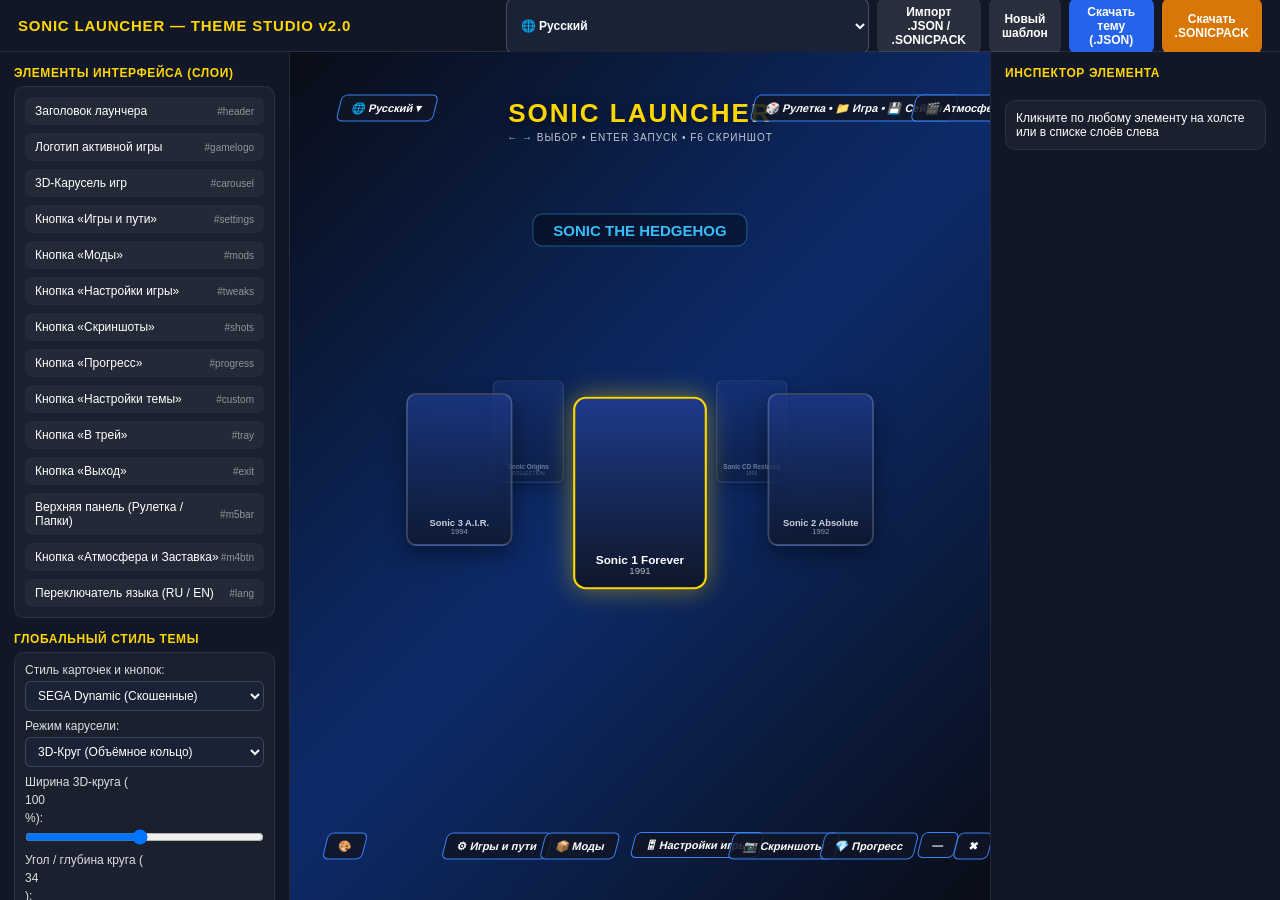
==== ThemeStudio.html @ 6a01ea65 "Initial release (100% Vibecoded Sonic Games Launcher)" ====
<!DOCTYPE html>
<html lang="ru">
<head>
<meta charset="UTF-8">
<title>Sonic Launcher — Theme Studio v2.0</title>
<style>
    * { box-sizing: border-box; margin: 0; padding: 0; user-select: none; }
    body {
        font-family: 'Segoe UI', Roboto, Arial, sans-serif;
        background: #0b0f19; color: #fff; height: 100vh; overflow: hidden;
        display: grid; grid-template-columns: 290px 1fr 290px; grid-template-rows: 52px 1fr;
    }
    header {
        grid-column: 1 / -1; background: #111726; border-bottom: 1px solid rgba(255,255,255,0.1);
        display: flex; align-items: center; justify-content: space-between; padding: 0 18px;
    }
    .brand { font-weight: 900; font-size: 15px; color: #FFD700; letter-spacing: 0.8px; }
    .top-actions { display: flex; gap: 8px; }
    .btn {
        background: #2563eb; color: #fff; border: none; padding: 7px 13px; border-radius: 8px;
        font-size: 12px; font-weight: 700; cursor: pointer; transition: 0.15s;
    }
    .btn:hover { opacity: 0.9; transform: translateY(-1px); }
    .btn.sec { background: rgba(255,255,255,0.1); }
    .btn.gold { background: #d97706; }

    aside {
        background: #111726; border-right: 1px solid rgba(255,255,255,0.08);
        padding: 14px; overflow-y: auto; display: flex; flex-direction: column; gap: 14px;
    }
    aside.right { border-right: none; border-left: 1px solid rgba(255,255,255,0.08); }
    .panel-title { font-size: 12px; font-weight: 800; color: #FFD700; text-transform: uppercase; letter-spacing: 0.6px; margin-bottom: 6px; }
    .card-box { background: rgba(255,255,255,0.04); border: 1px solid rgba(255,255,255,0.08); border-radius: 10px; padding: 10px; display: flex; flex-direction: column; gap: 8px; font-size: 12px; }
    label { display: flex; flex-direction: column; gap: 4px; color: rgba(255,255,255,0.85); }
    select, input[type="text"], input[type="number"] {
        background: #1a2236; color: #fff; border: 1px solid rgba(255,255,255,0.16);
        border-radius: 6px; padding: 6px 8px; font-size: 12px; outline: none; width: 100%;
    }
    input[type="range"] { width: 100%; cursor: pointer; }
    input[type="color"] { width: 100%; height: 30px; border: none; background: none; cursor: pointer; }

    .layer-item {
        padding: 7px 10px; border-radius: 7px; background: rgba(255,255,255,0.04);
        cursor: pointer; display: flex; justify-content: space-between; align-items: center; font-size: 12px;
    }
    .layer-item:hover { background: rgba(255,255,255,0.09); }
    .layer-item.active { background: rgba(37, 99, 235, 0.35); border: 1px solid #3b82f6; font-weight: 700; }

    main {
        position: relative; overflow: hidden;
        background: linear-gradient(-45deg, #090d16, #0d2b6b, #090d16);
    }
    #stage { position: relative; width: 100%; height: 100%; overflow: hidden; }
    .hud-el { position: absolute; cursor: grab; outline: 1px dashed transparent; transition: outline-color 0.15s; }
    .hud-el:hover { outline-color: rgba(255, 215, 0, 0.55); }
    .hud-el.selected-hud { outline: 2px solid #FFD700 !important; z-index: 500 !important; }
    .hud-el:active { cursor: grabbing; }

    #hud-header { top: 8%; left: 50%; transform: translate(-50%, -50%); text-align: center; white-space: nowrap; }
    #hud-header h1 { font-size: 26px; font-weight: 900; color: #FFD700; letter-spacing: 2px; text-shadow: 0 3px 12px rgba(0,0,0,0.6); }
    #hud-header p { font-size: 10px; opacity: 0.75; letter-spacing: 1px; margin-top: 3px; }
    #hud-gamelogo { top: 21%; left: 50%; transform: translate(-50%, -50%); padding: 7px 20px; background: rgba(0,0,0,0.35); border-radius: 10px; font-weight: 900; font-size: 15px; color: #38bdf8; border: 1px solid rgba(56,189,248,0.4); white-space: nowrap; }

    #hud-carousel { top: 52%; left: 50%; width: 640px; height: 240px; transform: translate(-50%, -50%); }
    .demo-card {
        position: absolute; top: 50%; left: 50%; width: 125px; height: 180px;
        background: linear-gradient(180deg, #1e3a8a, #0f172a); border: 2px solid rgba(255,255,255,0.25);
        border-radius: 12px; display: flex; flex-direction: column; align-items: center; justify-content: flex-end;
        padding: 10px; text-align: center; box-shadow: 0 10px 25px rgba(0,0,0,0.5); transition: all 0.25s ease;
    }
    .demo-card.center { border-color: #FFD700; box-shadow: 0 0 24px rgba(255,215,0,0.45); }
    .demo-card span { font-size: 11px; font-weight: 800; }
    .demo-card small { font-size: 9px; opacity: 0.7; }

    .pill-hud {
        background: rgba(16,22,38,0.85); border: 1px solid rgba(255,255,255,0.25);
        color: #fff; padding: 6px 12px; border-radius: 18px; font-size: 11px; font-weight: 700;
        display: flex; align-items: center; gap: 5px; white-space: nowrap;
    }
    body.st-sega .pill-hud { border-radius: 6px; border-color: #3b82f6; }
    body.st-retro .pill-hud { border-radius: 2px; border: 2px solid #FFD700; background: #000; }
    body.st-neon .pill-hud { border-color: #ec4899; box-shadow: 0 0 12px rgba(236,72,153,0.5); }

    .align-grid { display: grid; grid-template-columns: repeat(3, 1fr); gap: 4px; }
    #drop-banner {
        position: fixed; inset: 0; background: rgba(37,99,235,0.88); z-index: 9999;
        display: none; align-items: center; justify-content: center; font-size: 20px; font-weight: 800;
    }
</style>
</head>
<body class="st-sega">
<div id="drop-banner">Отпустите .JSON или .SONICPACK файл для загрузки в студию</div>

<header>
    <div class="brand">SONIC LAUNCHER — THEME STUDIO v2.0</div>
    <div class="top-actions">
        <select id="studio-lang" onchange="setStudioLang(this.value)" style="background:#1a2236;color:#fff;border:1px solid rgba(255,255,255,0.2);border-radius:8px;padding:6px 10px;font-size:12px;font-weight:700;">
            <option value="ru">🌐 Русский</option>
            <option value="en">🌐 English</option>
        </select>
        <input type="file" id="file-import" accept=".json,.sonicpack" style="display:none">
        <button class="btn sec" onclick="document.getElementById('file-import').click()">Импорт .JSON / .SONICPACK</button>
        <button class="btn sec" onclick="resetStudio()">Новый шаблон</button>
        <button class="btn" onclick="exportJson()">Скачать тему (.JSON)</button>
        <button class="btn gold" onclick="exportSonicPack()">Скачать .SONICPACK</button>
    </div>
</header>

<aside>
    <div>
        <div class="panel-title">Элементы интерфейса (Слои)</div>
        <div class="card-box" id="layers-list"></div>
    </div>

    <div>
        <div class="panel-title">Глобальный стиль темы</div>
        <div class="card-box">
            <label>Стиль карточек и кнопок:
                <select id="g-cardStyle" onchange="updateGlobal('cardStyle', this.value)">
                    <option value="sega">SEGA Dynamic (Скошенные)</option>
                    <option value="console">Console HUD (Строгий)</option>
                    <option value="retro">Mega Drive 16-Bit</option>
                    <option value="neon">Neon Grid</option>
                    <option value="glass">Glassmorphism</option>
                </select>
            </label>
            <label>Режим карусели:
                <select id="g-carouselMode" onchange="updateGlobal('carouselMode', this.value)">
                    <option value="coverflow">3D-Круг (Объёмное кольцо)</option>
                    <option value="arc">Дуга / Колесо</option>
                    <option value="row">Ряд (Switch)</option>
                </select>
            </label>
            <label>Ширина 3D-круга (<span id="lbl-rx">100</span>%):
                <input type="range" id="g-rx" min="45" max="160" value="100" oninput="updateGlobal('carouselRadiusX', parseInt(this.value))">
            </label>
            <label>Угол / глубина круга (<span id="lbl-ry">34</span>):
                <input type="range" id="g-ry" min="-60" max="120" value="34" oninput="updateGlobal('carouselRadiusY', parseInt(this.value))">
            </label>
            <label>Анимация персонажей:
                <select id="g-charAnim" onchange="updateGlobal('charAnim', this.value)">
                    <option value="slide_up">Снизу вверх (плавно)</option>
                    <option value="slide_side">Сбоку (с краёв экрана)</option>
                    <option value="fade">Плавное проявление (Fade)</option>
                    <option value="pop">Пружинка (Pop / Scale)</option>
                    <option value="dash">Скоростной рывок (Dash)</option>
                    <option value="none">Без анимации</option>
                </select>
            </label>
            <div style="display:grid;grid-template-columns:1fr 1fr;gap:6px;">
                <label>Цвет текста:<input type="color" id="g-textColor" value="#ffffff" oninput="updateGlobal('textColor', this.value)"></label>
                <label>Заголовок:<input type="color" id="g-titleColor" value="#FFD700" oninput="updateGlobal('titleColor', this.value)"></label>
            </div>
            <div style="display:grid;grid-template-columns:1fr 1fr;gap:6px;">
                <label>Градиент 1:<input type="color" id="g-grad0" value="#090d16" oninput="updateGrad()"></label>
                <label>Градиент 2:<input type="color" id="g-grad1" value="#0d2b6b" oninput="updateGrad()"></label>
            </div>
        </div>
    </div>
</aside>

<main id="canvas-wrap">
    <div id="stage">
        <div class="hud-el" id="hud-header" data-hud="header">
            <h1 id="title-preview">SONIC LAUNCHER</h1>
            <p>← → ВЫБОР • ENTER ЗАПУСК • F6 СКРИНШОТ</p>
        </div>
        <div class="hud-el" id="hud-gamelogo" data-hud="gamelogo">SONIC THE HEDGEHOG</div>
        <div class="hud-el" id="hud-carousel" data-hud="carousel"></div>

        <div class="hud-el pill-hud" id="hud-settings" data-hud="settings" style="left:22%;top:92%;">⚙ Игры и пути</div>
        <div class="hud-el pill-hud" id="hud-mods" data-hud="mods" style="left:36%;top:92%;">📦 Моды</div>
        <div class="hud-el pill-hud" id="hud-tweaks" data-hud="tweaks" style="left:49%;top:92%;">🎛 Настройки игры</div>
        <div class="hud-el pill-hud" id="hud-shots" data-hud="shots" style="left:63%;top:92%;">📷 Скриншоты</div>
        <div class="hud-el pill-hud" id="hud-progress" data-hud="progress" style="left:76%;top:92%;">💎 Прогресс</div>

        <div class="hud-el pill-hud" id="hud-custom" data-hud="custom" style="left:5%;top:92%;">🎨</div>
        <div class="hud-el pill-hud" id="hud-tray" data-hud="tray" style="left:90%;top:92%;">—</div>
        <div class="hud-el pill-hud" id="hud-exit" data-hud="exit" style="left:95%;top:92%;">✖</div>

        <div class="hud-el pill-hud" id="hud-m5bar" data-hud="m5bar" style="left:66%;top:5%;">🎲 Рулетка • 📁 Игра • 💾 Сейвы</div>
        <div class="hud-el pill-hud" id="hud-lang" data-hud="lang" style="left:7%;top:5%;">🌐 Русский ▾</div>
        <div class="hud-el pill-hud" id="hud-m4btn" data-hud="m4btn" style="left:89%;top:5%;">🎬 Атмосфера</div>
    </div>
</main>

<aside class="right">
    <div class="panel-title">Инспектор элемента</div>
    <div class="card-box" id="inspector-empty">Кликните по любому элементу на холсте или в списке слоёв слева</div>
    <div class="card-box" id="inspector-body" style="display:none;">
        <div id="insp-name" style="font-weight:800;color:#38bdf8;font-size:13px;">Элемент</div>
        <div class="align-grid">
            <button class="btn sec" onclick="alignEl('left')">↖ Лево</button>
            <button class="btn sec" onclick="alignEl('centerX')">↔ Центр X</button>
            <button class="btn sec" onclick="alignEl('right')">↗ Право</button>
            <button class="btn sec" onclick="alignEl('top')">⬆ Верх</button>
            <button class="btn sec" onclick="alignEl('centerY')">↕ Центр Y</button>
            <button class="btn sec" onclick="alignEl('bottom')">⬇ Низ</button>
        </div>
        <div style="display:grid;grid-template-columns:1fr 1fr;gap:6px;">
            <label>Позиция X (%):<input type="number" id="insp-x" step="0.5" oninput="updateElProp('x', parseFloat(this.value))"></label>
            <label>Позиция Y (%):<input type="number" id="insp-y" step="0.5" oninput="updateElProp('y', parseFloat(this.value))"></label>
        </div>
        <label>Масштаб (<span id="insp-sc-lbl">1.0</span> x):
            <input type="range" id="insp-scale" min="0.5" max="2.0" step="0.05" oninput="updateElProp('scale', parseFloat(this.value))">
        </label>
        <label id="insp-text-wrap">Текст элемента:
            <input type="text" id="insp-text" oninput="updateElText(this.value)">
        </label>
        <label style="flex-direction:row;align-items:center;gap:8px;cursor:pointer;">
            <input type="checkbox" id="insp-hidden" onchange="updateElProp('hidden', this.checked)"> Скрыть элемент в теме
        </label>
    </div>
</aside>

<script>
const HUD_META = {
    header: "Заголовок лаунчера",
    gamelogo: "Логотип активной игры",
    carousel: "3D-Карусель игр",
    settings: "Кнопка «Игры и пути»",
    mods: "Кнопка «Моды»",
    tweaks: "Кнопка «Настройки игры»",
    shots: "Кнопка «Скриншоты»",
    progress: "Кнопка «Прогресс»",
    custom: "Кнопка «Настройки темы»",
    tray: "Кнопка «В трей»",
    exit: "Кнопка «Выход»",
    m5bar: "Верхняя панель (Рулетка / Папки)",
    m4btn: "Кнопка «Атмосфера и Заставка»",
    lang: "Переключатель языка (RU / EN)"
};

let design = {
    cardStyle: "sega",
    carouselMode: "coverflow",
    carouselRadiusX: 100,
    carouselRadiusY: 34,
    charAnim: "slide_up",
    textColor: "#ffffff",
    titleColor: "#FFD700",
    mainTitleStr: "SONIC LAUNCHER",
    gradients: { default: ["#090d16", "#0d2b6b"] },
    buttons: {
        settings: { label: "Игры и пути", iconMode: "svg" },
        mods: { label: "Моды", iconMode: "svg" },
        tweaks: { label: "Настройки игры", iconMode: "svg" },
        shots: { label: "Скриншоты", iconMode: "svg" },
        progress: { label: "Прогресс", iconMode: "svg" },
        custom: { label: "", iconMode: "svg" },
        tray: { label: "", iconMode: "svg" },
        exit: { label: "", iconMode: "svg" }
    },
    customLayout: {}
};

let selectedHud = null;

function initStudio() {
    const list = document.getElementById('layers-list');
    list.innerHTML = '';
    for (const [id, title] of Object.entries(HUD_META)) {
        const div = document.createElement('div');
        div.className = 'layer-item';
        div.id = 'layer-' + id;
        div.innerHTML = `<span>${title}</span><span style="opacity:0.5;font-size:10px;">#${id}</span>`;
        div.onclick = () => selectHudElement(id);
        list.appendChild(div);
    }

    const wrap = document.getElementById('stage').getBoundingClientRect();
    document.querySelectorAll('.hud-el').forEach(el => {
        const id = el.getAttribute('data-hud');
        const rect = el.getBoundingClientRect();
        if (!design.customLayout[id]) {
            design.customLayout[id] = {
                x: +(((rect.left + rect.width / 2 - wrap.left) / wrap.width) * 100).toFixed(1),
                y: +(((rect.top + rect.height / 2 - wrap.top) / wrap.height) * 100).toFixed(1),
                scale: 1, hidden: false, anchor: 'center'
            };
        }

        el.onpointerdown = (e) => {
            e.stopPropagation();
            selectHudElement(id);
            const startX = e.clientX, startY = e.clientY;
            const origX = design.customLayout[id].x;
            const origY = design.customLayout[id].y;
            const stRect = document.getElementById('stage').getBoundingClientRect();

            const onMove = (ev) => {
                const dx = ((ev.clientX - startX) / stRect.width) * 100;
                const dy = ((ev.clientY - startY) / stRect.height) * 100;
                design.customLayout[id].x = +(origX + dx).toFixed(1);
                design.customLayout[id].y = +(origY + dy).toFixed(1);
                renderCanvas();
                syncInspector();
            };
            const onUp = () => {
                window.removeEventListener('pointermove', onMove);
                window.removeEventListener('pointerup', onUp);
            };
            window.addEventListener('pointermove', onMove);
            window.addEventListener('pointerup', onUp);
        };
    });

    renderCanvas();
}

function renderDemoCarousel() {
    const box = document.getElementById('hud-carousel');
    const games = [
        { name: "Sonic 3 A.I.R.", tag: "1994" },
        { name: "Sonic 1 Forever", tag: "1991" },
        { name: "Sonic 2 Absolute", tag: "1992" },
        { name: "Sonic CD Restored", tag: "1993" },
        { name: "Sonic Origins", tag: "COLLECTION" }
    ];
    box.innerHTML = '';
    const total = games.length;
    const rx = ((design.carouselRadiusX ?? 100) / 100) * 190;
    const ry = design.carouselRadiusY ?? 34;

    games.forEach((g, i) => {
        let diff = i - 1;
        if (diff > total / 2) diff -= total;
        if (diff < -total / 2) diff += total;

        const card = document.createElement('div');
        card.className = 'demo-card' + (diff === 0 ? ' center' : '');
        card.innerHTML = `<span>${g.name}</span><small>${g.tag}</small>`;

        if (design.carouselMode === 'coverflow') {
            const angle = (diff / total) * Math.PI * 2;
            const sinA = Math.sin(angle), cosA = Math.cos(angle);
            const depth = (cosA + 1) / 2;
            const ox = sinA * rx;
            const oy = (1 - cosA) * -ry;
            const sc = 0.55 + Math.pow(depth, 1.3) * 0.52;
            card.style.transform = `translate(calc(-50% + ${ox.toFixed(1)}px), calc(-50% + ${oy.toFixed(1)}px)) scale(${sc.toFixed(2)})`;
            card.style.opacity = (0.35 + depth * 0.65).toFixed(2);
            card.style.zIndex = Math.round(depth * 20) + 1;
        } else if (design.carouselMode === 'row') {
            card.style.transform = `translate(calc(-50% + ${diff * 140}px), -50%) scale(${diff === 0 ? 1.05 : 0.9})`;
            card.style.zIndex = diff === 0 ? 10 : 5;
        } else {
            const arcY = Math.pow(Math.abs(diff), 1.5) * 20;
            card.style.transform = `translate(calc(-50% + ${diff * 125}px), calc(-50% + ${arcY}px)) scale(${diff === 0 ? 1.05 : 0.82})`;
            card.style.zIndex = 10 - Math.abs(diff);
        }
        box.appendChild(card);
    });
}

function renderCanvas() {
    document.body.className = 'st-' + (design.cardStyle || 'sega');
    const grads = design.gradients?.default || ['#090d16', '#0d2b6b'];
    const g0 = grads.at(0) || '#090d16';
    const g1 = grads.at(1) || '#0d2b6b';
    document.getElementById('canvas-wrap').style.background = `linear-gradient(-45deg, ${g0}, ${g1}, ${g0})`;
    document.getElementById('title-preview').innerText = design.mainTitleStr || 'SONIC LAUNCHER';
    document.getElementById('title-preview').style.color = design.titleColor || '#FFD700';

    for (const [id, pos] of Object.entries(design.customLayout)) {
        const el = document.getElementById('hud-' + id);
        if (!el) continue;
        el.style.display = pos.hidden ? 'none' : '';
        el.style.left = pos.x + '%';
        el.style.top = pos.y + '%';
        const skew = (design.cardStyle === 'sega' && el.classList.contains('pill-hud')) ? ' skewX(-14deg)' : '';
        el.style.transform = `translate(-50%, -50%) scale(${pos.scale || 1})${skew}`;
    }
    renderDemoCarousel();
}

function selectHudElement(id) {
    selectedHud = id;
    document.querySelectorAll('.hud-el').forEach(e => e.classList.remove('selected-hud'));
    document.querySelectorAll('.layer-item').forEach(e => e.classList.remove('active'));
    document.getElementById('hud-' + id)?.classList.add('selected-hud');
    document.getElementById('layer-' + id)?.classList.add('active');
    document.getElementById('inspector-empty').style.display = 'none';
    document.getElementById('inspector-body').style.display = 'flex';
    syncInspector();
}

function syncInspector() {
    if (!selectedHud) return;
    const pos = design.customLayout[selectedHud];
    document.getElementById('insp-name').innerText = HUD_META[selectedHud] || selectedHud;
    document.getElementById('insp-x').value = pos.x;
    document.getElementById('insp-y').value = pos.y;
    document.getElementById('insp-scale').value = pos.scale || 1;
    document.getElementById('insp-sc-lbl').innerText = (pos.scale || 1).toFixed(2);
    document.getElementById('insp-hidden').checked = !!pos.hidden;

    const txtWrap = document.getElementById('insp-text-wrap');
    if (selectedHud === 'header') {
        txtWrap.style.display = 'flex';
        document.getElementById('insp-text').value = design.mainTitleStr || '';
    } else if (design.buttons && design.buttons[selectedHud]) {
        txtWrap.style.display = 'flex';
        document.getElementById('insp-text').value = design.buttons[selectedHud].label || '';
    } else {
        txtWrap.style.display = 'none';
    }
}

function updateElProp(key, val) {
    if (!selectedHud) return;
    design.customLayout[selectedHud][key] = val;
    if (key === 'scale') document.getElementById('insp-sc-lbl').innerText = val.toFixed(2);
    renderCanvas();
}

function updateElText(val) {
    if (!selectedHud) return;
    if (selectedHud === 'header') {
        design.mainTitleStr = val;
    } else if (design.buttons && design.buttons[selectedHud]) {
        design.buttons[selectedHud].label = val;
        const el = document.getElementById('hud-' + selectedHud);
        if (el) el.innerText = val || '●';
    }
    renderCanvas();
}

function alignEl(dir) {
    if (!selectedHud) return;
    const p = design.customLayout[selectedHud];
    if (dir === 'centerX') p.x = 50;
    if (dir === 'centerY') p.y = 50;
    if (dir === 'left') p.x = 8;
    if (dir === 'right') p.x = 92;
    if (dir === 'top') p.y = 8;
    if (dir === 'bottom') p.y = 92;
    renderCanvas();
    syncInspector();
}

function updateGlobal(key, val) {
    design[key] = val;
    if (key === 'carouselRadiusX') document.getElementById('lbl-rx').innerText = val;
    if (key === 'carouselRadiusY') document.getElementById('lbl-ry').innerText = val;
    renderCanvas();
}

function updateGrad() {
    if (!design.gradients) design.gradients = {};
    design.gradients.default = [document.getElementById('g-grad0').value, document.getElementById('g-grad1').value];
    renderCanvas();
}

function applyImportedDesign(obj) {
    design = { ...design, ...obj };
    document.getElementById('g-cardStyle').value = design.cardStyle || 'sega';
    document.getElementById('g-carouselMode').value = design.carouselMode || 'coverflow';
    document.getElementById('g-rx').value = design.carouselRadiusX ?? 100;
    document.getElementById('lbl-rx').innerText = design.carouselRadiusX ?? 100;
    document.getElementById('g-ry').value = design.carouselRadiusY ?? 34;
    document.getElementById('lbl-ry').innerText = design.carouselRadiusY ?? 34;
    document.getElementById('g-charAnim').value = design.charAnim || 'slide_up';
    document.getElementById('g-textColor').value = design.textColor || '#ffffff';
    document.getElementById('g-titleColor').value = design.titleColor || '#FFD700';
    if (Array.isArray(design.gradients?.default) && design.gradients.default.length >= 2) {
        document.getElementById('g-grad0').value = design.gradients.default.at(0);
        document.getElementById('g-grad1').value = design.gradients.default.at(1);
    }
    renderCanvas();
    if (selectedHud) syncInspector();
}

function exportJson() {
    const blob = new Blob([JSON.stringify(design, null, 4)], { type: 'application/json' });
    const a = document.createElement('a');
    a.href = URL.createObjectURL(blob);
    a.download = 'sonic_custom_theme.json';
    a.click();
}

function crc32(buf) {
    let c = -1;
    for (let i = 0; i < buf.length; i++) {
        c ^= buf.at(i);
        for (let k = 0; k < 8; k++) c = (c >>> 1) ^ (0xEDB88320 & -(c & 1));
    }
    return (c ^ -1) >>> 0;
}

function exportSonicPack() {
    const jsonBytes = new TextEncoder().encode(JSON.stringify(design, null, 4));
    const fname = new TextEncoder().encode("design.json");
    const crc = crc32(jsonBytes);
    const header = new Uint8Array(30 + fname.length);
    const dv = new DataView(header.buffer);
    dv.setUint32(0, 0x04034b50, true); dv.setUint16(4, 20, true); dv.setUint32(14, crc, true);
    dv.setUint32(18, jsonBytes.length, true); dv.setUint32(22, jsonBytes.length, true); dv.setUint16(26, fname.length, true);
    header.set(fname, 30);

    const central = new Uint8Array(46 + fname.length);
    const cdv = new DataView(central.buffer);
    cdv.setUint32(0, 0x02014b50, true); cdv.setUint16(4, 20, true); cdv.setUint16(6, 20, true);
    cdv.setUint32(16, crc, true); cdv.setUint32(20, jsonBytes.length, true); cdv.setUint32(24, jsonBytes.length, true); cdv.setUint16(28, fname.length, true);
    central.set(fname, 46);

    const eocd = new Uint8Array(22);
    const edv = new DataView(eocd.buffer);
    edv.setUint32(0, 0x06054b50, true); edv.setUint16(8, 1, true); edv.setUint16(10, 1, true);
    edv.setUint32(12, central.length, true); edv.setUint32(16, header.length + jsonBytes.length, true);

    const blob = new Blob([header, jsonBytes, central, eocd], { type: 'application/octet-stream' });
    const a = document.createElement('a');
    a.href = URL.createObjectURL(blob);
    a.download = 'sonic_studio_pack.sonicpack';
    a.click();
}

async function handleImportedFile(file) {
    if (!file) return;
    if (file.name.toLowerCase().endsWith('.json')) {
        applyImportedDesign(JSON.parse(await file.text()));
    } else if (file.name.toLowerCase().endsWith('.sonicpack')) {
        const buf = new Uint8Array(await file.arrayBuffer());
        const txt = new TextDecoder('utf-8', { fatal: false }).decode(buf);
        const start = txt.indexOf('{');
        const end = txt.lastIndexOf('}');
        if (start !== -1 && end > start) applyImportedDesign(JSON.parse(txt.slice(start, end + 1)));
    }
}

document.getElementById('file-import').onchange = (e) => handleImportedFile(e.target.files.item(0));
window.addEventListener('dragover', (e) => { e.preventDefault(); document.getElementById('drop-banner').style.display = 'flex'; });
window.addEventListener('dragleave', (e) => { if (e.target.id === 'drop-banner') document.getElementById('drop-banner').style.display = 'none'; });
window.addEventListener('drop', (e) => { e.preventDefault(); document.getElementById('drop-banner').style.display = 'none'; handleImportedFile(e.dataTransfer.files.item(0)); });
window.addEventListener('resize', renderCanvas);

function resetStudio() { location.reload(); }
window.addEventListener('DOMContentLoaded', initStudio);

const STUDIO_EN = {
    "Отпустите .JSON или .SONICPACK файл для загрузки в студию": "Drop .JSON or .SONICPACK file to load into Studio",
    "Импорт .JSON / .SONICPACK": "Import .JSON / .SONICPACK",
    "Новый шаблон": "New Template",
    "Скачать тему (.JSON)": "Download Theme (.JSON)",
    "Скачать .SONICPACK": "Download .SONICPACK",
    "Элементы интерфейса (Слои)": "UI Elements (Layers)",
    "Глобальный стиль темы": "Global Theme Style",
    "Стиль карточек и кнопок:": "Card & Button Style:",
    "SEGA Dynamic (Скошенные)": "SEGA Dynamic (Skewed)",
    "Console HUD (Строгий)": "Console HUD (Clean)",
    "Neon Grid": "Neon Grid",
    "Glassmorphism": "Glassmorphism",
    "Режим карусели:": "Carousel Mode:",
    "3D-Круг (Объёмное кольцо)": "3D Circle (Ring)",
    "Дуга / Колесо": "Arc / Wheel",
    "Ряд (Switch)": "Row (Switch)",
    "Анимация персонажей:": "Character Animation:",
    "Снизу вверх (плавно)": "Slide Up (Smooth)",
    "Сбоку (с краёв экрана)": "Slide Side (Edges)",
    "Плавное проявление (Fade)": "Smooth Fade",
    "Пружинка (Pop / Scale)": "Spring Pop / Scale",
    "Скоростной рывок (Dash)": "Speed Dash",
    "Без анимации": "No Animation",
    "Цвет текста:": "Text Color:",
    "Заголовок:": "Title Color:",
    "Градиент 1:": "Gradient 1:",
    "Градиент 2:": "Gradient 2:",
    "Инспектор элемента": "Element Inspector",
    "Кликните по любому элементу на холсте или в списке слоёв слева": "Click any element on the canvas or in the layers list",
    "↖ Лево": "↖ Left",
    "↔ Центр X": "↔ Center X",
    "↗ Право": "↗ Right",
    "⬆ Верх": "⬆ Top",
    "↕ Центр Y": "↕ Center Y",
    "⬇ Низ": "⬇ Bottom",
    "Позиция X (%):": "Position X (%):",
    "Позиция Y (%):": "Position Y (%):",
    "Текст элемента:": "Element Text:",
    "Скрыть элемент в теме": "Hide element in theme",
    "Заголовок лаунчера": "Launcher Header",
    "Логотип активной игры": "Active Game Logo",
    "3D-Карусель игр": "3D Games Carousel",
    "Кнопка «Игры и пути»": "Button «Games & Paths»",
    "Кнопка «Моды»": "Button «Mods»",
    "Кнопка «Настройки игры»": "Button «Game Tweaks»",
    "Кнопка «Скриншоты»": "Button «Screenshots»",
    "Кнопка «Прогресс»": "Button «Progress»",
    "Кнопка «Настройки темы»": "Button «Theme Settings»",
    "Кнопка «В трей»": "Button «Minimize to Tray»",
    "Кнопка «Выход»": "Button «Exit»",
    "Верхняя панель (Рулетка / Папки)": "Top Bar (Roulette / Folders)",
    "Кнопка «Атмосфера и Заставка»": "Button «Intro & Atmosphere»",
    "Переключатель языка (RU / EN)": "Language Switcher (RU / EN)"
};

const studioOrigNodes = new WeakMap();
function setStudioLang(lang) {
    const walker = document.createTreeWalker(document.body, NodeFilter.SHOW_TEXT, null);
    let node;
    while ((node = walker.nextNode())) {
        const pTag = node.parentElement?.tagName;
        if (pTag === 'SCRIPT' || pTag === 'STYLE' || node.parentElement?.closest('#studio-lang')) continue;
        if (!studioOrigNodes.has(node)) studioOrigNodes.set(node, node.nodeValue);
        const base = studioOrigNodes.get(node);
        const trimmed = base.trim();
        if (lang === 'en') {
            if (STUDIO_EN[trimmed]) {
                node.nodeValue = base.replace(trimmed, STUDIO_EN[trimmed]);
            } else if (base.includes('Ширина 3D-круга (')) {
                node.nodeValue = base.replace('Ширина 3D-круга (', '3D Circle Width (');
            } else if (base.includes('Угол / глубина круга (')) {
                node.nodeValue = base.replace('Угол / глубина круга (', 'Circle Tilt / Depth (');
            } else if (base.includes('Масштаб (')) {
                node.nodeValue = base.replace('Масштаб (', 'Scale (');
            }
        } else {
            node.nodeValue = base;
        }
    }
}
</script>
</body>
</html>
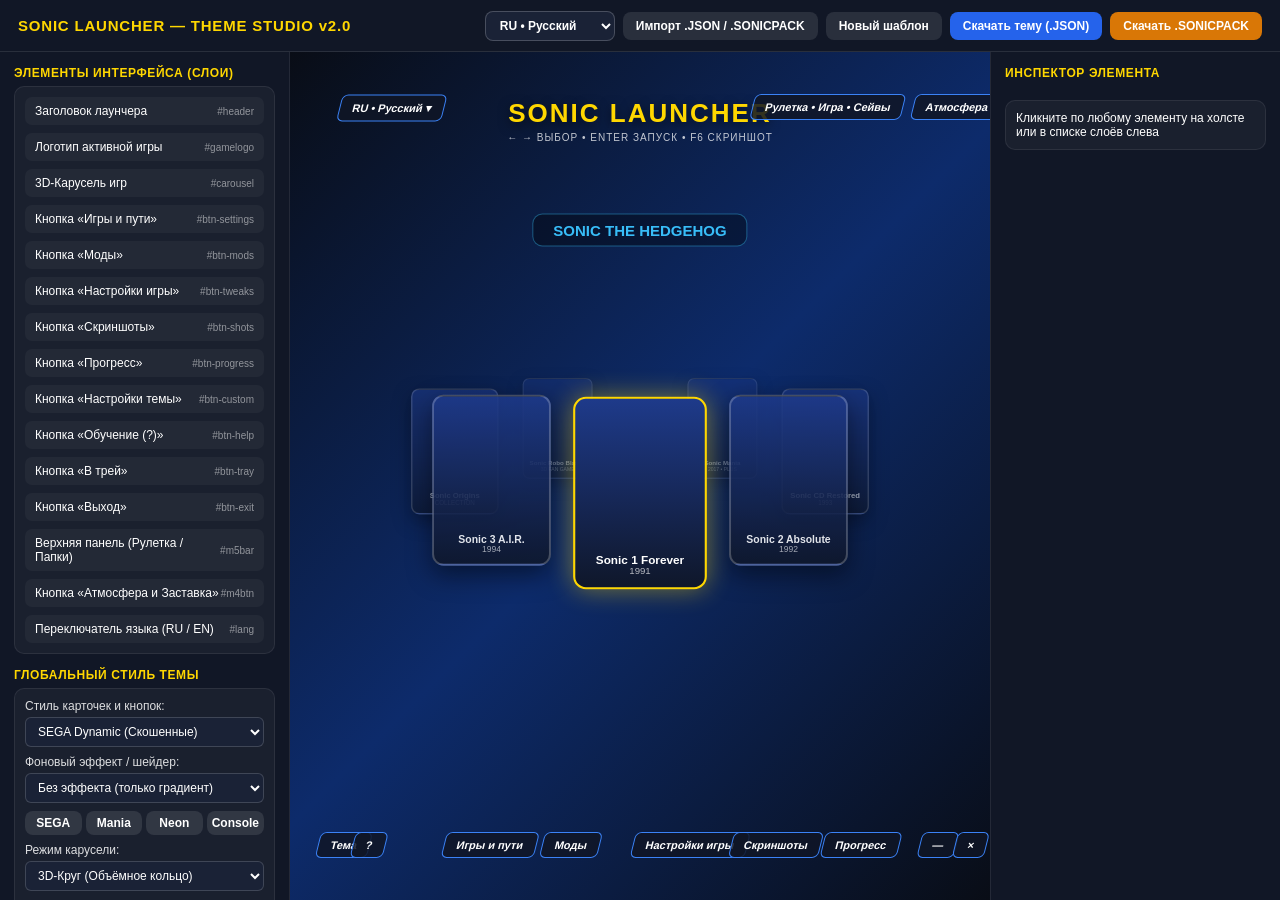
==== commit 5fb72d35: "Release v1.1.0: GameBanana & SteamGridDB integration, emulators support, EN/RU i18n" ====
--- a/ThemeStudio.html
+++ b/ThemeStudio.html
@@ -15,7 +15,7 @@
         display: flex; align-items: center; justify-content: space-between; padding: 0 18px;
     }
     .brand { font-weight: 900; font-size: 15px; color: #FFD700; letter-spacing: 0.8px; }
-    .top-actions { display: flex; gap: 8px; }
+    .top-actions { display: flex; gap: 8px; align-items: center; } .top-actions .btn { white-space: nowrap; }
     .btn {
         background: #2563eb; color: #fff; border: none; padding: 7px 13px; border-radius: 8px;
         font-size: 12px; font-weight: 700; cursor: pointer; transition: 0.15s;
@@ -94,9 +94,9 @@
 <header>
     <div class="brand">SONIC LAUNCHER — THEME STUDIO v2.0</div>
     <div class="top-actions">
-        <select id="studio-lang" onchange="setStudioLang(this.value)" style="background:#1a2236;color:#fff;border:1px solid rgba(255,255,255,0.2);border-radius:8px;padding:6px 10px;font-size:12px;font-weight:700;">
-            <option value="ru">🌐 Русский</option>
-            <option value="en">🌐 English</option>
+        <select id="studio-lang" onchange="setStudioLang(this.value)" style="width:auto;min-width:130px;background:#1a2236;color:#fff;border:1px solid rgba(255,255,255,0.2);border-radius:8px;padding:6px 10px;font-size:12px;font-weight:700;">
+            <option value="ru">RU • Русский</option>
+            <option value="en">EN • English</option>
         </select>
         <input type="file" id="file-import" accept=".json,.sonicpack" style="display:none">
         <button class="btn sec" onclick="document.getElementById('file-import').click()">Импорт .JSON / .SONICPACK</button>
@@ -124,6 +124,21 @@
                     <option value="glass">Glassmorphism</option>
                 </select>
             </label>
+                        <label>Фоновый эффект / шейдер:
+                <select id="g-shaderType" onchange="updateGlobal('shaderType', this.value)">
+                    <option value="none">Без эффекта (только градиент)</option>
+                    <option value="synthwave">Ретро-сетка (Synthwave)</option>
+                    <option value="speedlines">Скоростные линии (Speed Lines)</option>
+                    <option value="checker">Шахматка Green Hill</option>
+                    <option value="sparks">Парящие искры Изумрудов</option>
+                </select>
+            </label>
+            <div style="display:grid;grid-template-columns:repeat(4,1fr);gap:4px;">
+                <button type="button" class="btn sec" style="padding:5px;" onclick="applyStudioPreset('sega')">SEGA</button>
+                <button type="button" class="btn sec" style="padding:5px;" onclick="applyStudioPreset('mania')">Mania</button>
+                <button type="button" class="btn sec" style="padding:5px;" onclick="applyStudioPreset('neon')">Neon</button>
+                <button type="button" class="btn sec" style="padding:5px;" onclick="applyStudioPreset('console')">Console</button>
+            </div>
             <label>Режим карусели:
                 <select id="g-carouselMode" onchange="updateGlobal('carouselMode', this.value)">
                     <option value="coverflow">3D-Круг (Объёмное кольцо)</option>
@@ -160,6 +175,7 @@
 </aside>
 
 <main id="canvas-wrap">
+    <canvas id="studio-shader-canvas" style="position:absolute;inset:0;width:100%;height:100%;pointer-events:none;"></canvas>
     <div id="stage">
         <div class="hud-el" id="hud-header" data-hud="header">
             <h1 id="title-preview">SONIC LAUNCHER</h1>
@@ -168,19 +184,20 @@
         <div class="hud-el" id="hud-gamelogo" data-hud="gamelogo">SONIC THE HEDGEHOG</div>
         <div class="hud-el" id="hud-carousel" data-hud="carousel"></div>
 
-        <div class="hud-el pill-hud" id="hud-settings" data-hud="settings" style="left:22%;top:92%;">⚙ Игры и пути</div>
-        <div class="hud-el pill-hud" id="hud-mods" data-hud="mods" style="left:36%;top:92%;">📦 Моды</div>
-        <div class="hud-el pill-hud" id="hud-tweaks" data-hud="tweaks" style="left:49%;top:92%;">🎛 Настройки игры</div>
-        <div class="hud-el pill-hud" id="hud-shots" data-hud="shots" style="left:63%;top:92%;">📷 Скриншоты</div>
-        <div class="hud-el pill-hud" id="hud-progress" data-hud="progress" style="left:76%;top:92%;">💎 Прогресс</div>
-
-        <div class="hud-el pill-hud" id="hud-custom" data-hud="custom" style="left:5%;top:92%;">🎨</div>
-        <div class="hud-el pill-hud" id="hud-tray" data-hud="tray" style="left:90%;top:92%;">—</div>
-        <div class="hud-el pill-hud" id="hud-exit" data-hud="exit" style="left:95%;top:92%;">✖</div>
-
-        <div class="hud-el pill-hud" id="hud-m5bar" data-hud="m5bar" style="left:66%;top:5%;">🎲 Рулетка • 📁 Игра • 💾 Сейвы</div>
-        <div class="hud-el pill-hud" id="hud-lang" data-hud="lang" style="left:7%;top:5%;">🌐 Русский ▾</div>
-        <div class="hud-el pill-hud" id="hud-m4btn" data-hud="m4btn" style="left:89%;top:5%;">🎬 Атмосфера</div>
+        <div class="hud-el pill-hud" id="hud-btn-settings" data-hud="btn-settings" style="left:22%;top:92%;">Игры и пути</div>
+        <div class="hud-el pill-hud" id="hud-btn-mods" data-hud="btn-mods" style="left:36%;top:92%;">Моды</div>
+        <div class="hud-el pill-hud" id="hud-btn-tweaks" data-hud="btn-tweaks" style="left:49%;top:92%;">Настройки игры</div>
+        <div class="hud-el pill-hud" id="hud-btn-shots" data-hud="btn-shots" style="left:63%;top:92%;">Скриншоты</div>
+        <div class="hud-el pill-hud" id="hud-btn-progress" data-hud="btn-progress" style="left:76%;top:92%;">Прогресс</div>
+
+        <div class="hud-el pill-hud" id="hud-btn-custom" data-hud="btn-custom" style="left:4%;top:92%;">Тема</div>
+        <div class="hud-el pill-hud" id="hud-btn-help" data-hud="btn-help" style="left:9%;top:92%;">?</div>
+        <div class="hud-el pill-hud" id="hud-btn-tray" data-hud="btn-tray" style="left:90%;top:92%;">—</div>
+        <div class="hud-el pill-hud" id="hud-btn-exit" data-hud="btn-exit" style="left:95%;top:92%;">×</div>
+
+        <div class="hud-el pill-hud" id="hud-m5bar" data-hud="m5bar" style="left:66%;top:5%;">Рулетка • Игра • Сейвы</div>
+        <div class="hud-el pill-hud" id="hud-lang" data-hud="lang" style="left:7%;top:5%;">RU • Русский ▾</div>
+        <div class="hud-el pill-hud" id="hud-m4btn" data-hud="m4btn" style="left:89%;top:5%;">Атмосфера</div>
     </div>
 </main>
 
@@ -218,14 +235,15 @@
     header: "Заголовок лаунчера",
     gamelogo: "Логотип активной игры",
     carousel: "3D-Карусель игр",
-    settings: "Кнопка «Игры и пути»",
-    mods: "Кнопка «Моды»",
-    tweaks: "Кнопка «Настройки игры»",
-    shots: "Кнопка «Скриншоты»",
-    progress: "Кнопка «Прогресс»",
-    custom: "Кнопка «Настройки темы»",
-    tray: "Кнопка «В трей»",
-    exit: "Кнопка «Выход»",
+    "btn-settings": "Кнопка «Игры и пути»",
+    "btn-mods": "Кнопка «Моды»",
+    "btn-tweaks": "Кнопка «Настройки игры»",
+    "btn-shots": "Кнопка «Скриншоты»",
+    "btn-progress": "Кнопка «Прогресс»",
+    "btn-custom": "Кнопка «Настройки темы»",
+    "btn-help": "Кнопка «Обучение (?)»",
+    "btn-tray": "Кнопка «В трей»",
+    "btn-exit": "Кнопка «Выход»",
     m5bar: "Верхняя панель (Рулетка / Папки)",
     m4btn: "Кнопка «Атмосфера и Заставка»",
     lang: "Переключатель языка (RU / EN)"
@@ -315,6 +333,8 @@
         { name: "Sonic 1 Forever", tag: "1991" },
         { name: "Sonic 2 Absolute", tag: "1992" },
         { name: "Sonic CD Restored", tag: "1993" },
+        { name: "Sonic Mania", tag: "2017 • PLUS" },
+        { name: "Sonic Robo Blast 2", tag: "3D FAN GAME" },
         { name: "Sonic Origins", tag: "COLLECTION" }
     ];
     box.innerHTML = '';
@@ -388,7 +408,9 @@
 function syncInspector() {
     if (!selectedHud) return;
     const pos = design.customLayout[selectedHud];
-    document.getElementById('insp-name').innerText = HUD_META[selectedHud] || selectedHud;
+    const rawTitle = HUD_META[selectedHud] || selectedHud;
+    const curLang = document.getElementById('studio-lang')?.value || 'ru';
+    document.getElementById('insp-name').innerText = (curLang === 'en' && STUDIO_EN[rawTitle]) ? STUDIO_EN[rawTitle] : rawTitle;
     document.getElementById('insp-x').value = pos.x;
     document.getElementById('insp-y').value = pos.y;
     document.getElementById('insp-scale').value = pos.scale || 1;
@@ -452,8 +474,69 @@
     renderCanvas();
 }
 
+function applyStudioPreset(kind) {
+    const map = {
+        sega:    { cardStyle: 'sega', shaderType: 'speedlines', carouselMode: 'coverflow', titleColor: '#FFD700', gradients: { default: ['#041436', '#0066ff'] } },
+        mania:   { cardStyle: 'retro', shaderType: 'checker', carouselMode: 'arc', titleColor: '#FDE047', gradients: { default: ['#2e1005', '#f59e0b'] } },
+        neon:    { cardStyle: 'neon', shaderType: 'synthwave', carouselMode: 'coverflow', titleColor: '#F472B6', gradients: { default: ['#16072e', '#db2777'] } },
+        console: { cardStyle: 'console', shaderType: 'sparks', carouselMode: 'row', titleColor: '#38BDF8', gradients: { default: ['#081b2e', '#0284c7'] } }
+    };
+    if (map[kind]) applyImportedDesign(map[kind]);
+}
+
+function startStudioShaderLoop() {
+    const c = document.getElementById('studio-shader-canvas');
+    if (!c) return;
+    const ctx = c.getContext('2d');
+    const sparks = Array.from({ length: 30 }, () => ({ x: Math.random() * 900, y: Math.random() * 650, r: 2 + Math.random() * 2.5, vy: 0.6 + Math.random() }));
+    let tick = 0;
+    function frame() {
+        const w = c.clientWidth || 800, h = c.clientHeight || 600;
+        if (c.width !== w || c.height !== h) { c.width = w; c.height = h; }
+        ctx.clearRect(0, 0, w, h);
+        const mode = design.shaderType || 'none';
+        tick++;
+        if (mode === 'synthwave') {
+            ctx.strokeStyle = 'rgba(255,255,255,0.16)';
+            const hor = h * 0.56;
+            for (let i = -14; i <= 14; i++) {
+                ctx.beginPath(); ctx.moveTo(w * 0.5 + i * 24, hor); ctx.lineTo(w * 0.5 + i * 110, h); ctx.stroke();
+            }
+            const off = (tick * 1.3) % 24;
+            for (let y = hor; y < h; y += 24) {
+                const dy = y + off * ((y - hor) / (h - hor));
+                if (dy <= h) { ctx.beginPath(); ctx.moveTo(0, dy); ctx.lineTo(w, dy); ctx.stroke(); }
+            }
+        } else if (mode === 'speedlines') {
+            ctx.strokeStyle = 'rgba(255,255,255,0.18)'; ctx.lineWidth = 2;
+            for (let i = 0; i < 18; i++) {
+                const lx = w - ((tick * (12 + (i % 5) * 3) + i * 97) % (w + 200));
+                const ly = ((i * 53) % Math.max(100, h));
+                ctx.beginPath(); ctx.moveTo(lx, ly); ctx.lineTo(lx + 110, ly); ctx.stroke();
+            }
+        } else if (mode === 'checker') {
+            const sz = 42, sh = (tick * 0.5) % (sz * 2);
+            ctx.fillStyle = 'rgba(255,255,255,0.05)';
+            for (let x = -sz * 2; x < w + sz * 2; x += sz) {
+                for (let y = -sz * 2; y < h + sz * 2; y += sz) {
+                    if ((Math.floor(x / sz) + Math.floor(y / sz)) % 2 === 0) ctx.fillRect(x + sh, y + sh * 0.5, sz, sz);
+                }
+            }
+        } else if (mode === 'sparks') {
+            sparks.forEach(s => {
+                s.y -= s.vy; if (s.y < -10) { s.y = h + 10; s.x = Math.random() * w; }
+                ctx.fillStyle = 'rgba(255,215,0,0.55)'; ctx.beginPath(); ctx.arc(s.x, s.y, s.r, 0, Math.PI * 2); ctx.fill();
+            });
+        }
+        requestAnimationFrame(frame);
+    }
+    requestAnimationFrame(frame);
+}
+window.addEventListener('DOMContentLoaded', startStudioShaderLoop);
+
 function applyImportedDesign(obj) {
     design = { ...design, ...obj };
+    if (document.getElementById('g-shaderType')) document.getElementById('g-shaderType').value = design.shaderType || 'none';
     document.getElementById('g-cardStyle').value = design.cardStyle || 'sega';
     document.getElementById('g-carouselMode').value = design.carouselMode || 'coverflow';
     document.getElementById('g-rx').value = design.carouselRadiusX ?? 100;
@@ -539,6 +622,24 @@
 window.addEventListener('DOMContentLoaded', initStudio);
 
 const STUDIO_EN = {
+    "Кнопка «Обучение (?)»": "Button «Tutorial (?)»",
+    "Фоновый эффект / шейдер:": "Background Effect / Shader:",
+    "Без эффекта (только градиент)": "None (Gradient Only)",
+    "Ретро-сетка (Synthwave)": "Retro Grid (Synthwave)",
+    "Скоростные линии (Speed Lines)": "Speed Lines",
+    "Шахматка Green Hill": "Green Hill Checkerboard",
+    "Парящие искры Изумрудов": "Floating Emerald Sparks",
+    "Игры и пути": "Games & Paths",
+    "Моды": "Mods",
+    "Настройки игры": "Game Tweaks",
+    "Скриншоты": "Screenshots",
+    "Прогресс": "Progress",
+    "Тема": "Theme",
+    "Рулетка • Игра • Сейвы": "Roulette • Game • Saves",
+    "Атмосфера": "Atmosphere",
+    "← → ВЫБОР • ENTER ЗАПУСК • F6 СКРИНШОТ": "← → SELECT • ENTER LAUNCH • F6 SCREENSHOT",
+    "RU • Русский ▾": "EN • English ▾",
+    "Элемент": "Element",
     "Отпустите .JSON или .SONICPACK файл для загрузки в студию": "Drop .JSON or .SONICPACK file to load into Studio",
     "Импорт .JSON / .SONICPACK": "Import .JSON / .SONICPACK",
     "Новый шаблон": "New Template",
@@ -618,6 +719,7 @@
             node.nodeValue = base;
         }
     }
+    if (typeof syncInspector === 'function' && selectedHud) syncInspector();
 }
 </script>
 </body>
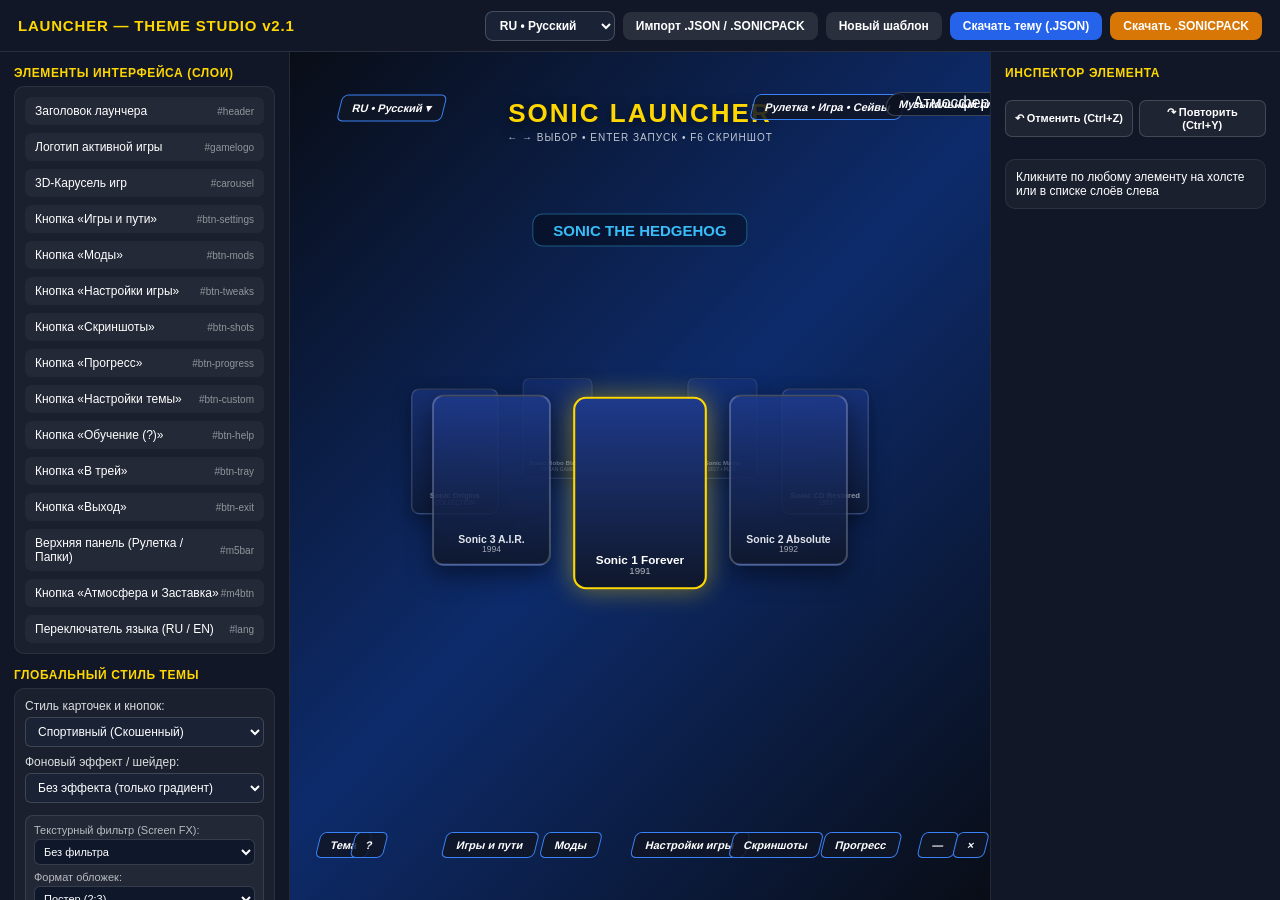
==== commit 0d347303: "feat: release v1.2.0 - mod managers & codes sync, visual FX, OST jukebox, Discord RPC" ====
--- a/ThemeStudio.html
+++ b/ThemeStudio.html
@@ -2,7 +2,7 @@
 <html lang="ru">
 <head>
 <meta charset="UTF-8">
-<title>Sonic Launcher — Theme Studio v2.0</title>
+<title>Launcher — Theme Studio v2.1</title>
 <style>
     * { box-sizing: border-box; margin: 0; padding: 0; user-select: none; }
     body {
@@ -92,7 +92,7 @@
 <div id="drop-banner">Отпустите .JSON или .SONICPACK файл для загрузки в студию</div>
 
 <header>
-    <div class="brand">SONIC LAUNCHER — THEME STUDIO v2.0</div>
+    <div class="brand">LAUNCHER — THEME STUDIO v2.1</div>
     <div class="top-actions">
         <select id="studio-lang" onchange="setStudioLang(this.value)" style="width:auto;min-width:130px;background:#1a2236;color:#fff;border:1px solid rgba(255,255,255,0.2);border-radius:8px;padding:6px 10px;font-size:12px;font-weight:700;">
             <option value="ru">RU • Русский</option>
@@ -117,9 +117,9 @@
         <div class="card-box">
             <label>Стиль карточек и кнопок:
                 <select id="g-cardStyle" onchange="updateGlobal('cardStyle', this.value)">
-                    <option value="sega">SEGA Dynamic (Скошенные)</option>
+                    <option value="sega">Спортивный (Скошенный)</option>
                     <option value="console">Console HUD (Строгий)</option>
-                    <option value="retro">Mega Drive 16-Bit</option>
+                    <option value="retro">Ретро Пиксель (16-Bit)</option>
                     <option value="neon">Neon Grid</option>
                     <option value="glass">Glassmorphism</option>
                 </select>
@@ -129,13 +129,13 @@
                     <option value="none">Без эффекта (только градиент)</option>
                     <option value="synthwave">Ретро-сетка (Synthwave)</option>
                     <option value="speedlines">Скоростные линии (Speed Lines)</option>
-                    <option value="checker">Шахматка Green Hill</option>
-                    <option value="sparks">Парящие искры Изумрудов</option>
+                    <option value="checker">Движущаяся шахматка</option>
+                    <option value="sparks">Золотые искры</option>
                 </select>
             </label>
             <div style="display:grid;grid-template-columns:repeat(4,1fr);gap:4px;">
-                <button type="button" class="btn sec" style="padding:5px;" onclick="applyStudioPreset('sega')">SEGA</button>
-                <button type="button" class="btn sec" style="padding:5px;" onclick="applyStudioPreset('mania')">Mania</button>
+                <button type="button" class="btn sec" style="padding:5px;" onclick="applyStudioPreset('sega')">Спорт</button>
+                <button type="button" class="btn sec" style="padding:5px;" onclick="applyStudioPreset('mania')">Поп-Арт</button>
                 <button type="button" class="btn sec" style="padding:5px;" onclick="applyStudioPreset('neon')">Neon</button>
                 <button type="button" class="btn sec" style="padding:5px;" onclick="applyStudioPreset('console')">Console</button>
             </div>
@@ -143,7 +143,7 @@
                 <select id="g-carouselMode" onchange="updateGlobal('carouselMode', this.value)">
                     <option value="coverflow">3D-Круг (Объёмное кольцо)</option>
                     <option value="arc">Дуга / Колесо</option>
-                    <option value="row">Ряд (Switch)</option>
+                    <option value="row">Горизонтальный ряд</option>
                 </select>
             </label>
             <label>Ширина 3D-круга (<span id="lbl-rx">100</span>%):
@@ -197,7 +197,8 @@
 
         <div class="hud-el pill-hud" id="hud-m5bar" data-hud="m5bar" style="left:66%;top:5%;">Рулетка • Игра • Сейвы</div>
         <div class="hud-el pill-hud" id="hud-lang" data-hud="lang" style="left:7%;top:5%;">RU • Русский ▾</div>
-        <div class="hud-el pill-hud" id="hud-m4btn" data-hud="m4btn" style="left:89%;top:5%;">Атмосфера</div>
+        <div class="hud-el pill-hud" id="hud-m4btn" data-hud="jukebox" style="left:82%;top:16%;padding:5px 12px;border-radius:20px;background:rgba(12,18,32,0.85);border:1px solid rgba(255,255,255,0.2);font-size:11px;">Музыкальный плеер</div>
+        <div class="hud-el" data-hud="m4btn" style="left:89%;top:5%;">Атмосфера</div>
     </div>
 </main>
 
@@ -627,8 +628,8 @@
     "Без эффекта (только градиент)": "None (Gradient Only)",
     "Ретро-сетка (Synthwave)": "Retro Grid (Synthwave)",
     "Скоростные линии (Speed Lines)": "Speed Lines",
-    "Шахматка Green Hill": "Green Hill Checkerboard",
-    "Парящие искры Изумрудов": "Floating Emerald Sparks",
+    "Движущаяся шахматка": "Moving Checkerboardboard",
+    "Золотые искры": "Floating Emerald Sparks",
     "Игры и пути": "Games & Paths",
     "Моды": "Mods",
     "Настройки игры": "Game Tweaks",
@@ -648,14 +649,14 @@
     "Элементы интерфейса (Слои)": "UI Elements (Layers)",
     "Глобальный стиль темы": "Global Theme Style",
     "Стиль карточек и кнопок:": "Card & Button Style:",
-    "SEGA Dynamic (Скошенные)": "SEGA Dynamic (Skewed)",
+    "Спортивный (Скошенный)": "Dynamic (Skewed)",
     "Console HUD (Строгий)": "Console HUD (Clean)",
     "Neon Grid": "Neon Grid",
     "Glassmorphism": "Glassmorphism",
     "Режим карусели:": "Carousel Mode:",
     "3D-Круг (Объёмное кольцо)": "3D Circle (Ring)",
     "Дуга / Колесо": "Arc / Wheel",
-    "Ряд (Switch)": "Row (Switch)",
+    "Горизонтальный ряд": "Horizontal Row",
     "Анимация персонажей:": "Character Animation:",
     "Снизу вверх (плавно)": "Slide Up (Smooth)",
     "Сбоку (с краёв экрана)": "Slide Side (Edges)",
@@ -722,5 +723,401 @@
     if (typeof syncInspector === 'function' && selectedHud) syncInspector();
 }
 </script>
+<script>
+/* === STUDIO v2.1 ADDON: NEW SHADERS, SCREEN FX & EXPORT FIELDS === */
+(function() {
+    function mk(tag, cls, css, txt) {
+        const e = document.createElement(tag);
+        if (cls) e.className = cls;
+        if (css) e.style.cssText = css;
+        if (txt !== undefined && txt !== null) e.textContent = txt;
+        return e;
+    }
+
+    function injectStudioFxStyles() {
+        if (document.getElementById('st-fx-css')) return;
+        const st = mk('style', '', '');
+        st.id = 'st-fx-css';
+        const rules = new Array(
+            '#st-screen-fx{position:absolute;inset:0;pointer-events:none;z-index:4;opacity:0.45;}',
+            '#st-screen-fx.fx-none{display:none;}',
+            '#st-screen-fx.fx-crt{background:linear-gradient(rgba(18,16,16,0) 50%,rgba(0,0,0,0.42) 50%),radial-gradient(circle at center,transparent 58%,rgba(0,0,0,0.72) 100%);background-size:100% 4px,100% 100%;}',
+            '#st-screen-fx.fx-halftone{background-image:radial-gradient(rgba(255,215,0,0.28) 1.6px,transparent 1.6px);background-size:14px 14px;}',
+            '#st-screen-fx.fx-cybergrid{background-image:linear-gradient(rgba(56,189,248,0.14) 1px,transparent 1px),linear-gradient(90deg,rgba(56,189,248,0.14) 1px,transparent 1px);background-size:32px 32px;}',
+            '#st-screen-fx.fx-vignette{background:radial-gradient(circle at center,transparent 45%,rgba(0,0,0,0.88) 100%);}',
+            '.st-guide-line{position:absolute;background:#FFD700;pointer-events:none;z-index:990;box-shadow:0 0 8px #FFD700;display:none;}',
+            '#st-guide-v{top:0;bottom:0;width:1px;}',
+            '#st-guide-h{left:0;right:0;height:1px;}',
+            '.st-history-bar{display:flex;gap:6px;margin-bottom:8px;}',
+            '.st-history-btn{flex:1;padding:5px 8px;border-radius:7px;border:1px solid rgba(255,255,255,0.16);background:rgba(255,255,255,0.06);color:#fff;font-size:11px;font-weight:700;cursor:pointer;}',
+            '.st-history-btn:hover{border-color:#FFD700;color:#FFD700;}'
+        );
+        st.textContent = rules.join('\n');
+        document.head.appendChild(st);
+    }
+
+    function findCanvasStage() {
+        const el = document.querySelector('[data-hud="header"]') || document.querySelector('[data-hud]');
+        return el ? el.parentElement : null;
+    }
+
+    function setupStageOverlays() {
+        injectStudioFxStyles();
+        const stage = findCanvasStage();
+        if (!stage || document.getElementById('st-screen-fx')) return;
+
+        const fx = mk('div', 'fx-none', '');
+        fx.id = 'st-screen-fx';
+        const gv = mk('div', 'st-guide-line', '');
+        gv.id = 'st-guide-v';
+        const gh = mk('div', 'st-guide-line', '');
+        gh.id = 'st-guide-h';
+        stage.append(fx, gv, gh);
+    }
+
+    function injectExtraSidebarControls() {
+        const selects = Array.from(document.getElementsByTagName('select'));
+        const shaderSel = selects.find(s => Array.from(s.options).some(o => o.value === 'synthwave'));
+        if (shaderSel) {
+            const curVals = Array.from(shaderSel.options).map(o => o.value);
+            const extras = new Array(
+                { v: 'mania_geo', t: 'Поп-арт геометрия' },
+                { v: 'starfield', t: 'Звёздный полёт (Варп)' },
+                { v: 'cyber_glitch', t: 'Цифровой глитч' }
+            );
+            extras.forEach(it => {
+                if (!curVals.includes(it.v)) {
+                    const o = mk('option', '', '', it.t);
+                    o.value = it.v;
+                    shaderSel.appendChild(o);
+                }
+            });
+        }
+
+        if (!shaderSel || document.getElementById('st-inp-screenFx')) return;
+        const box = mk('div', '', 'margin-top:8px;padding:8px;border-radius:8px;background:rgba(255,255,255,0.04);border:1px solid rgba(255,255,255,0.1);display:flex;flex-direction:column;gap:6px;');
+
+        const addSelectRow = (labelTxt, id, opts) => {
+            const wrap = mk('div', '', 'display:flex;flex-direction:column;gap:3px;font-size:11px;');
+            wrap.appendChild(mk('span', '', 'opacity:0.8;', labelTxt));
+            const sel = mk('select', shaderSel.className || '', 'width:100%;padding:5px;border-radius:6px;background:#0f172a;color:#fff;border:1px solid rgba(255,255,255,0.16);font-size:11px;');
+            sel.id = id;
+            opts.forEach(it => {
+                const o = mk('option', '', '', it.t);
+                o.value = it.v;
+                sel.appendChild(o);
+            });
+            wrap.appendChild(sel);
+            box.appendChild(wrap);
+            return sel;
+        };
+
+        const fxSel = addSelectRow('Текстурный фильтр (Screen FX):', 'st-inp-screenFx', new Array(
+            { v: 'none', t: 'Без фильтра' },
+            { v: 'crt', t: 'ЭЛТ-сканлайны (CRT)' },
+            { v: 'halftone', t: 'Точечный растр (Halftone)' },
+            { v: 'cybergrid', t: 'Цифровая сетка' },
+            { v: 'vignette', t: 'Кино-виньетка' }
+        ));
+
+        const aspSel = addSelectRow('Формат обложек:', 'st-inp-cardAspect', new Array(
+            { v: 'poster', t: 'Постер (2:3)' },
+            { v: 'square', t: 'Квадратный бокс (1:1)' },
+            { v: 'wide', t: 'Широкий баннер (16:9)' }
+        ));
+
+        const lncSel = addSelectRow('Переход запуска:', 'st-inp-launchAnim', new Array(
+            { v: 'titlecard', t: 'Аркадные ленты' },
+            { v: 'warpring', t: 'Кольцо-портал' },
+            { v: 'crtoff', t: 'Выключение ЭЛТ' },
+            { v: 'flash', t: 'Белая вспышка' }
+        ));
+
+        shaderSel.after(box);
+
+        const syncStudioState = () => {
+            const fxLayer = document.getElementById('st-screen-fx');
+            if (fxLayer) fxLayer.className = 'fx-' + fxSel.value;
+            if (typeof themeState !== 'undefined' && themeState) {
+                themeState.screenFx = fxSel.value;
+                themeState.cardAspect = aspSel.value;
+                themeState.launchAnim = lncSel.value;
+            }
+        };
+        fxSel.onchange = syncStudioState;
+        aspSel.onchange = syncStudioState;
+        lncSel.onchange = syncStudioState;
+    }
+
+    window._initStudioV21Part1 = function() {
+        setupStageOverlays();
+        injectExtraSidebarControls();
+    };
+})();
+</script>
+<script>
+/* === STUDIO v2.1 PART 2: SNAP GUIDES & UNDO / REDO (CTRL+Z / CTRL+Y) === */
+(function() {
+    const undoStack = new Array();
+    const redoStack = new Array();
+    let isRestoring = false;
+
+    function captureSnapshot() {
+        const snap = {};
+        document.querySelectorAll('[data-hud]').forEach(el => {
+            const id = el.getAttribute('data-hud');
+            snap[id] = {
+                left: el.style.left,
+                top: el.style.top,
+                transform: el.style.transform,
+                display: el.style.display
+            };
+        });
+        let rawJson = '';
+        if (typeof themeState !== 'undefined' && themeState) {
+            rawJson = JSON.stringify(themeState);
+        }
+        return JSON.stringify({ dom: snap, state: rawJson });
+    }
+
+    function pushHistory() {
+        if (isRestoring) return;
+        const cur = captureSnapshot();
+        if (undoStack.length > 0 && undoStack.at(-1) === cur) return;
+        undoStack.push(cur);
+        if (undoStack.length > 45) undoStack.shift();
+        redoStack.length = 0;
+    }
+
+    function applySnapshot(snapStr) {
+        if (!snapStr) return;
+        isRestoring = true;
+        try {
+            const parsed = JSON.parse(snapStr);
+            if (parsed.state && typeof themeState !== 'undefined' && themeState) {
+                const stObj = JSON.parse(parsed.state);
+                Object.assign(themeState, stObj);
+            }
+            const domMap = parsed.dom || {};
+            document.querySelectorAll('[data-hud]').forEach(el => {
+                const id = el.getAttribute('data-hud');
+                const rec = domMap[id];
+                if (rec) {
+                    el.style.left = rec.left;
+                    el.style.top = rec.top;
+                    if (rec.transform !== undefined) el.style.transform = rec.transform;
+                    if (rec.display !== undefined) el.style.display = rec.display;
+                }
+            });
+            if (typeof renderAll === 'function') renderAll();
+        } catch (_) {}
+        isRestoring = false;
+    }
+
+    window.studioUndo = function() {
+        if (undoStack.length <= 1) return;
+        const cur = undoStack.pop();
+        redoStack.push(cur);
+        applySnapshot(undoStack.at(-1));
+    };
+
+    window.studioRedo = function() {
+        if (redoStack.length === 0) return;
+        const next = redoStack.pop();
+        undoStack.push(next);
+        applySnapshot(next);
+    };
+
+    function injectUndoRedoBar() {
+        if (document.getElementById('st-undo-bar')) return;
+        const inspectorHdr = Array.from(document.querySelectorAll('h3, h4, .panel-title, div'))
+            .find(el => (el.textContent || '').trim() === 'Инспектор элемента' || (el.textContent || '').trim() === 'Element Inspector');
+        if (!inspectorHdr) return;
+
+        const bar = document.createElement('div');
+        bar.id = 'st-undo-bar';
+        bar.className = 'st-history-bar';
+
+        const bUndo = document.createElement('button');
+        bUndo.type = 'button';
+        bUndo.className = 'st-history-btn';
+        bUndo.textContent = '↶ Отменить (Ctrl+Z)';
+        bUndo.onclick = window.studioUndo;
+
+        const bRedo = document.createElement('button');
+        bRedo.type = 'button';
+        bRedo.className = 'st-history-btn';
+        bRedo.textContent = '↷ Повторить (Ctrl+Y)';
+        bRedo.onclick = window.studioRedo;
+
+        bar.append(bUndo, bRedo);
+        inspectorHdr.after(bar);
+    }
+
+    // Умные магнитные направляющие при перетаскивании [data-hud]
+    let draggedHud = null;
+
+    document.addEventListener('pointerdown', (e) => {
+        const el = e.target.closest('[data-hud]');
+        if (el) {
+            pushHistory();
+            draggedHud = el;
+        }
+    }, true);
+
+    window.addEventListener('pointermove', () => {
+        if (!draggedHud) return;
+        const gv = document.getElementById('st-guide-v');
+        const gh = document.getElementById('st-guide-h');
+        if (!gv || !gh) return;
+
+        const curX = parseFloat(draggedHud.style.left);
+        const curY = parseFloat(draggedHud.style.top);
+        if (isNaN(curX) || isNaN(curY)) return;
+
+        let snapX = null;
+        let snapY = null;
+
+        if (Math.abs(curX - 50) < 1.1) snapX = 50;
+        if (Math.abs(curY - 50) < 1.1) snapY = 50;
+
+        document.querySelectorAll('[data-hud]').forEach(other => {
+            if (other === draggedHud || other.style.display === 'none') return;
+            const ox = parseFloat(other.style.left);
+            const oy = parseFloat(other.style.top);
+            if (!isNaN(ox) && snapX === null && Math.abs(curX - ox) < 0.9) snapX = ox;
+            if (!isNaN(oy) && snapY === null && Math.abs(curY - oy) < 0.9) snapY = oy;
+        });
+
+        if (snapX !== null) {
+            draggedHud.style.left = snapX.toFixed(1) + '%';
+            gv.style.left = snapX.toFixed(1) + '%';
+            gv.style.display = 'block';
+            if (typeof themeState !== 'undefined' && themeState?.customLayout) {
+                const id = draggedHud.getAttribute('data-hud');
+                if (themeState.customLayout[id]) themeState.customLayout[id].x = +snapX.toFixed(1);
+            }
+        } else {
+            gv.style.display = 'none';
+        }
+
+        if (snapY !== null) {
+            draggedHud.style.top = snapY.toFixed(1) + '%';
+            gh.style.top = snapY.toFixed(1) + '%';
+            gh.style.display = 'block';
+            if (typeof themeState !== 'undefined' && themeState?.customLayout) {
+                const id = draggedHud.getAttribute('data-hud');
+                if (themeState.customLayout[id]) themeState.customLayout[id].y = +snapY.toFixed(1);
+            }
+        } else {
+            gh.style.display = 'none';
+        }
+    }, { passive: true });
+
+    window.addEventListener('pointerup', () => {
+        if (draggedHud) {
+            draggedHud = null;
+            const gv = document.getElementById('st-guide-v');
+            const gh = document.getElementById('st-guide-h');
+            if (gv) gv.style.display = 'none';
+            if (gh) gh.style.display = 'none';
+            pushHistory();
+        }
+    });
+
+    window.addEventListener('keydown', (e) => {
+        if ((e.ctrlKey || e.metaKey) && e.code === 'KeyZ' && !e.shiftKey) {
+            e.preventDefault();
+            window.studioUndo();
+        } else if ((e.ctrlKey || e.metaKey) && (e.code === 'KeyY' || (e.code === 'KeyZ' && e.shiftKey))) {
+            e.preventDefault();
+            window.studioRedo();
+        }
+    });
+
+    const bootAll = () => {
+        if (typeof window._initStudioV21Part1 === 'function') window._initStudioV21Part1();
+        injectUndoRedoBar();
+        setTimeout(pushHistory, 300);
+    };
+    if (document.readyState === 'loading') window.addEventListener('DOMContentLoaded', bootAll);
+    else bootAll();
+})();
+</script>
+<script>
+/* === STUDIO v2.1 BILINGUAL SYNC (RU <-> EN) === */
+(function() {
+    const PAIRS = new Array(
+        new Array('Текстурный фильтр (Screen FX):', 'Screen Texture Filter (Screen FX):'),
+        new Array('Без фильтра', 'No Filter'),
+        new Array('ЭЛТ-сканлайны (CRT)', 'CRT Scanlines'),
+        new Array('Точечный растр (Halftone)', 'Halftone Dots'),
+        new Array('Цифровая сетка', 'Digital Grid'),
+        new Array('Кино-виньетка', 'Cinema Vignette'),
+        new Array('Формат обложек:', 'Cover Aspect:'),
+        new Array('Постер (2:3)', 'Poster (2:3)'),
+        new Array('Квадратный бокс (1:1)', 'Square Box (1:1)'),
+        new Array('Широкий баннер (16:9)', 'Wide Banner (16:9)'),
+        new Array('Переход запуска:', 'Launch Transition:'),
+        new Array('Аркадные ленты', 'Arcade Ribbons'),
+        new Array('Кольцо-портал', 'Warp Ring'),
+        new Array('Выключение ЭЛТ', 'CRT Turn-Off'),
+        new Array('Белая вспышка', 'White Flash'),
+        new Array('Поп-арт геометрия', 'Pop-Art Geometry'),
+        new Array('Звёздный полёт (Варп)', 'Star Warp Flight'),
+        new Array('Цифровой глитч', 'Digital Glitch'),
+        new Array('Спорт', 'Dynamic'),
+        new Array('Поп-Арт', 'Pop-Art'),
+        new Array('↶ Отменить (Ctrl+Z)', '↶ Undo (Ctrl+Z)'),
+        new Array('↷ Повторить (Ctrl+Y)', '↷ Redo (Ctrl+Y)'),
+        new Array('Музыкальный плеер', 'Music Player'),
+        new Array('SEGA Dynamic (Skewed)', 'Dynamic (Skewed)')
+    );
+
+    function detectStudioLang() {
+        const selects = Array.from(document.getElementsByTagName('select'));
+        const langSel = selects.find(s => Array.from(s.options).some(o => o.value === 'en' || (o.textContent || '').includes('English')));
+        if (langSel) {
+            const v = (langSel.value || '').toLowerCase();
+            if (v === 'en' || v.includes('en')) return 'en';
+            if (v === 'ru' || v.includes('ru')) return 'ru';
+        }
+        const bodyTxt = document.body ? document.body.innerText : '';
+        return bodyTxt.includes('ELEMENT INSPECTOR') ? 'en' : 'ru';
+    }
+
+    function applyStudioTranslations() {
+        const lang = detectStudioLang();
+        const fromIdx = (lang === 'en') ? 0 : 1;
+        const toIdx = (lang === 'en') ? 1 : 0;
+
+        const map = new Map();
+        PAIRS.forEach(p => map.set(p.at(fromIdx), p.at(toIdx)));
+
+        const nodes = document.querySelectorAll('span, option, button, label, div');
+        nodes.forEach(el => {
+            if (el.children.length > 0) return;
+            const raw = (el.textContent || '').trim();
+            if (map.has(raw)) {
+                el.textContent = map.get(raw);
+            }
+        });
+    }
+
+    function bindLangWatcher() {
+        applyStudioTranslations();
+        document.addEventListener('change', (e) => {
+            if (e.target && e.target.tagName === 'SELECT') {
+                setTimeout(applyStudioTranslations, 20);
+            }
+        });
+        setTimeout(applyStudioTranslations, 150);
+        setTimeout(applyStudioTranslations, 500);
+    }
+
+    if (document.readyState === 'loading') window.addEventListener('DOMContentLoaded', bindLangWatcher);
+    else bindLangWatcher();
+})();
+</script>
 </body>
 </html>
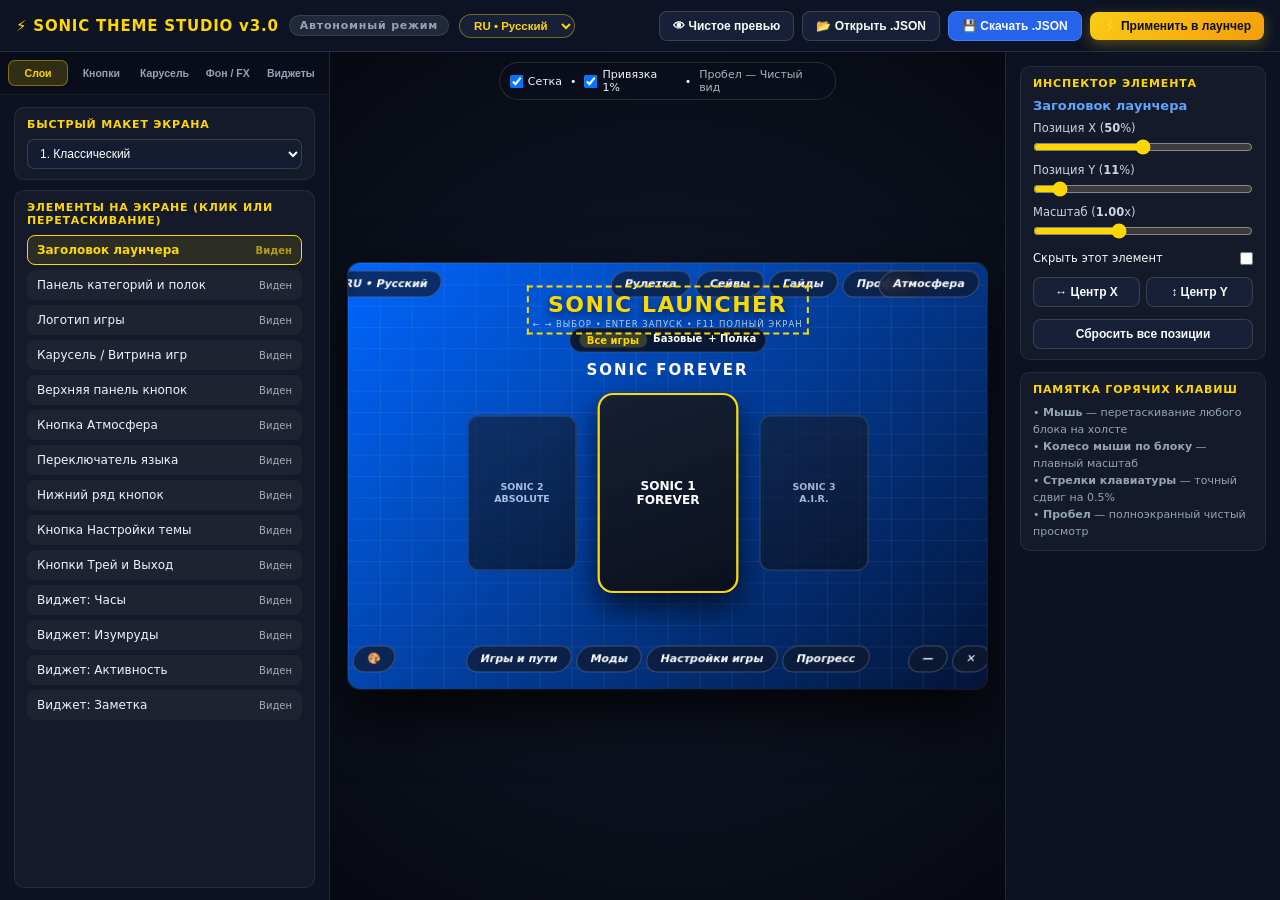
==== commit 1502a566: "Release v1.3.0: 3D Trophy Museum, WebGL engine, UI Builder, Theme Studio v3.0 & Guides Hub" ====
--- a/ThemeStudio.html
+++ b/ThemeStudio.html
@@ -2,1122 +2,835 @@
 <html lang="ru">
 <head>
 <meta charset="UTF-8">
-<title>Launcher — Theme Studio v2.1</title>
+<title>Sonic Launcher — Theme Studio v3.0</title>
 <style>
-    * { box-sizing: border-box; margin: 0; padding: 0; user-select: none; }
-    body {
-        font-family: 'Segoe UI', Roboto, Arial, sans-serif;
-        background: #0b0f19; color: #fff; height: 100vh; overflow: hidden;
-        display: grid; grid-template-columns: 290px 1fr 290px; grid-template-rows: 52px 1fr;
-    }
-    header {
-        grid-column: 1 / -1; background: #111726; border-bottom: 1px solid rgba(255,255,255,0.1);
-        display: flex; align-items: center; justify-content: space-between; padding: 0 18px;
-    }
-    .brand { font-weight: 900; font-size: 15px; color: #FFD700; letter-spacing: 0.8px; }
-    .top-actions { display: flex; gap: 8px; align-items: center; } .top-actions .btn { white-space: nowrap; }
-    .btn {
-        background: #2563eb; color: #fff; border: none; padding: 7px 13px; border-radius: 8px;
-        font-size: 12px; font-weight: 700; cursor: pointer; transition: 0.15s;
-    }
-    .btn:hover { opacity: 0.9; transform: translateY(-1px); }
-    .btn.sec { background: rgba(255,255,255,0.1); }
-    .btn.gold { background: #d97706; }
-
-    aside {
-        background: #111726; border-right: 1px solid rgba(255,255,255,0.08);
-        padding: 14px; overflow-y: auto; display: flex; flex-direction: column; gap: 14px;
-    }
-    aside.right { border-right: none; border-left: 1px solid rgba(255,255,255,0.08); }
-    .panel-title { font-size: 12px; font-weight: 800; color: #FFD700; text-transform: uppercase; letter-spacing: 0.6px; margin-bottom: 6px; }
-    .card-box { background: rgba(255,255,255,0.04); border: 1px solid rgba(255,255,255,0.08); border-radius: 10px; padding: 10px; display: flex; flex-direction: column; gap: 8px; font-size: 12px; }
-    label { display: flex; flex-direction: column; gap: 4px; color: rgba(255,255,255,0.85); }
-    select, input[type="text"], input[type="number"] {
-        background: #1a2236; color: #fff; border: 1px solid rgba(255,255,255,0.16);
-        border-radius: 6px; padding: 6px 8px; font-size: 12px; outline: none; width: 100%;
-    }
-    input[type="range"] { width: 100%; cursor: pointer; }
-    input[type="color"] { width: 100%; height: 30px; border: none; background: none; cursor: pointer; }
-
-    .layer-item {
-        padding: 7px 10px; border-radius: 7px; background: rgba(255,255,255,0.04);
-        cursor: pointer; display: flex; justify-content: space-between; align-items: center; font-size: 12px;
-    }
-    .layer-item:hover { background: rgba(255,255,255,0.09); }
-    .layer-item.active { background: rgba(37, 99, 235, 0.35); border: 1px solid #3b82f6; font-weight: 700; }
-
-    main {
-        position: relative; overflow: hidden;
-        background: linear-gradient(-45deg, #090d16, #0d2b6b, #090d16);
-    }
-    #stage { position: relative; width: 100%; height: 100%; overflow: hidden; }
-    .hud-el { position: absolute; cursor: grab; outline: 1px dashed transparent; transition: outline-color 0.15s; }
-    .hud-el:hover { outline-color: rgba(255, 215, 0, 0.55); }
-    .hud-el.selected-hud { outline: 2px solid #FFD700 !important; z-index: 500 !important; }
-    .hud-el:active { cursor: grabbing; }
-
-    #hud-header { top: 8%; left: 50%; transform: translate(-50%, -50%); text-align: center; white-space: nowrap; }
-    #hud-header h1 { font-size: 26px; font-weight: 900; color: #FFD700; letter-spacing: 2px; text-shadow: 0 3px 12px rgba(0,0,0,0.6); }
-    #hud-header p { font-size: 10px; opacity: 0.75; letter-spacing: 1px; margin-top: 3px; }
-    #hud-gamelogo { top: 21%; left: 50%; transform: translate(-50%, -50%); padding: 7px 20px; background: rgba(0,0,0,0.35); border-radius: 10px; font-weight: 900; font-size: 15px; color: #38bdf8; border: 1px solid rgba(56,189,248,0.4); white-space: nowrap; }
-
-    #hud-carousel { top: 52%; left: 50%; width: 640px; height: 240px; transform: translate(-50%, -50%); }
-    .demo-card {
-        position: absolute; top: 50%; left: 50%; width: 125px; height: 180px;
-        background: linear-gradient(180deg, #1e3a8a, #0f172a); border: 2px solid rgba(255,255,255,0.25);
-        border-radius: 12px; display: flex; flex-direction: column; align-items: center; justify-content: flex-end;
-        padding: 10px; text-align: center; box-shadow: 0 10px 25px rgba(0,0,0,0.5); transition: all 0.25s ease;
-    }
-    .demo-card.center { border-color: #FFD700; box-shadow: 0 0 24px rgba(255,215,0,0.45); }
-    .demo-card span { font-size: 11px; font-weight: 800; }
-    .demo-card small { font-size: 9px; opacity: 0.7; }
-
-    .pill-hud {
-        background: rgba(16,22,38,0.85); border: 1px solid rgba(255,255,255,0.25);
-        color: #fff; padding: 6px 12px; border-radius: 18px; font-size: 11px; font-weight: 700;
-        display: flex; align-items: center; gap: 5px; white-space: nowrap;
-    }
-    body.st-sega .pill-hud { border-radius: 6px; border-color: #3b82f6; }
-    body.st-retro .pill-hud { border-radius: 2px; border: 2px solid #FFD700; background: #000; }
-    body.st-neon .pill-hud { border-color: #ec4899; box-shadow: 0 0 12px rgba(236,72,153,0.5); }
-
-    .align-grid { display: grid; grid-template-columns: repeat(3, 1fr); gap: 4px; }
-    #drop-banner {
-        position: fixed; inset: 0; background: rgba(37,99,235,0.88); z-index: 9999;
-        display: none; align-items: center; justify-content: center; font-size: 20px; font-weight: 800;
-    }
+*{box-sizing:border-box;margin:0;padding:0;user-select:none;}
+body{font-family:'Segoe UI',system-ui,sans-serif;background:#070b14;color:#f1f5f9;height:100vh;display:flex;flex-direction:column;overflow:hidden;}
+.topbar{height:52px;background:#0d1324;border-bottom:1px solid rgba(255,255,255,0.1);display:flex;align-items:center;justify-content:space-between;padding:0 16px;gap:12px;flex-shrink:0;}
+.brand{display:flex;align-items:center;gap:10px;font-weight:900;font-size:15px;letter-spacing:0.8px;color:#FFD700;}
+.conn-pill{font-size:11px;font-weight:700;padding:3px 10px;border-radius:999px;background:rgba(148,163,184,0.15);color:#94a3b8;border:1px solid rgba(255,255,255,0.1);}
+.conn-pill.live{background:rgba(74,222,128,0.15);color:#4ade80;border-color:rgba(74,222,128,0.4);}
+.top-actions{display:flex;align-items:center;gap:8px;}
+.btn{padding:7px 13px;border-radius:8px;border:1px solid rgba(255,255,255,0.14);background:#172036;color:#f8fafc;font-size:12px;font-weight:700;cursor:pointer;transition:0.15s;}
+.btn:hover{background:#243252;border-color:#60a5fa;}
+.btn-gold{background:linear-gradient(135deg,#facc15,#f59e0b);color:#090d16;border:none;font-weight:900;box-shadow:0 4px 14px rgba(250,204,21,0.3);}
+.btn-gold:hover{filter:brightness(1.08);transform:translateY(-1px);}
+.btn-blue{background:#2563eb;border-color:#3b82f6;}
+.workspace{flex:1;display:grid;grid-template-columns:330px 1fr 275px;min-height:0;transition:0.2s;}
+body.zen-preview .workspace{grid-template-columns:0px 1fr 0px;}
+body.zen-preview .left-dock, body.zen-preview .right-dock{opacity:0;pointer-events:none;overflow:hidden;}
+.left-dock{background:#0c1222;border-right:1px solid rgba(255,255,255,0.09);display:flex;flex-direction:column;min-height:0;}
+.right-dock{background:#0c1222;border-left:1px solid rgba(255,255,255,0.09);padding:14px;overflow-y:auto;display:flex;flex-direction:column;gap:12px;}
+.nav-tabs{display:grid;grid-template-columns:repeat(5,1fr);gap:3px;padding:8px;background:#080d19;border-bottom:1px solid rgba(255,255,255,0.08);}
+.ntab{padding:7px 2px;border-radius:7px;border:none;background:transparent;color:#94a3b8;font-size:10.5px;font-weight:800;cursor:pointer;text-align:center;transition:0.15s;}
+.ntab:hover{color:#fff;background:rgba(255,255,255,0.06);}
+.ntab.active{background:rgba(255,215,0,0.16);color:#FFD700;box-shadow:inset 0 0 0 1px rgba(255,215,0,0.38);}
+.tab-body{flex:1;overflow-y:auto;padding:12px 14px;display:none;flex-direction:column;gap:10px;}
+.tab-body.active{display:flex;}
+.card{background:rgba(255,255,255,0.035);border:1px solid rgba(255,255,255,0.08);border-radius:10px;padding:10px 12px;display:flex;flex-direction:column;gap:8px;}
+.card-h{font-size:11px;font-weight:900;text-transform:uppercase;letter-spacing:0.8px;color:#FFD700;}
+.fld{display:flex;flex-direction:column;gap:4px;font-size:11.5px;color:#cbd5e1;}
+.fld-row{display:flex;justify-content:space-between;align-items:center;gap:8px;font-size:11.5px;}
+input[type="range"]{width:100%;accent-color:#FFD700;cursor:pointer;}
+input[type="color"]{width:34px;height:26px;border:none;background:none;cursor:pointer;}
+select, input[type="text"], input[type="number"]{width:100%;padding:6px 8px;border-radius:7px;border:1px solid rgba(255,255,255,0.15);background:#131c31;color:#fff;font-size:12px;user-select:text;}
+.layer-item{display:flex;justify-content:space-between;align-items:center;padding:7px 9px;border-radius:8px;background:rgba(255,255,255,0.04);border:1px solid transparent;cursor:pointer;font-size:12px;}
+.layer-item:hover{background:rgba(255,255,255,0.08);}
+.layer-item.sel{border-color:#FFD700;background:rgba(255,215,0,0.1);color:#FFD700;font-weight:700;}
+
+.stage-area{display:flex;flex-direction:column;align-items:center;justify-content:center;padding:18px;background:radial-gradient(circle at center,#131b2e 0%,#060911 100%);position:relative;overflow:hidden;}
+.stage-toolbar{position:absolute;top:10px;left:50%;transform:translateX(-50%);z-index:30;display:flex;gap:8px;background:rgba(10,15,28,0.85);padding:5px 10px;border-radius:999px;border:1px solid rgba(255,255,255,0.12);font-size:11px;align-items:center;}
+#canvas{width:min(100%, 960px);aspect-ratio:1020 / 680;position:relative;border-radius:12px;overflow:hidden;box-shadow:0 24px 60px rgba(0,0,0,0.85), 0 0 0 1px rgba(255,255,255,0.15);background:linear-gradient(-45deg,#041436,#0066FF);}
+#canvas.show-grid::after{content:"";position:absolute;inset:0;pointer-events:none;z-index:4;background-image:linear-gradient(rgba(255,255,255,0.06) 1px,transparent 1px),linear-gradient(90deg,rgba(255,255,255,0.06) 1px,transparent 1px);background-size:5% 5%;}
+#fx-overlay{position:absolute;inset:0;pointer-events:none;z-index:3;}
+.hud-el{position:absolute;transform:translate(-50%,-50%);cursor:grab;z-index:10;transition:box-shadow 0.12s;}
+.hud-el:active{cursor:grabbing;}
+.hud-el.selected-hud{outline:2px dashed #FFD700;outline-offset:4px;z-index:22;}
+.sim-btn{padding:6px 13px;border-radius:20px;background:rgba(15,23,42,0.68);border:1px solid rgba(255,255,255,0.22);color:#fff;font-size:11px;font-weight:700;white-space:nowrap;backdrop-filter:blur(8px);}
+.sim-bar{display:flex;gap:5px;align-items:center;}
+.sim-catbar{display:flex;gap:6px;padding:4px 9px;border-radius:999px;background:rgba(10,15,28,0.82);border:1px solid rgba(255,255,255,0.16);font-size:10px;font-weight:700;}
+.sim-catbar span.act{color:#FFD700;background:rgba(255,215,0,0.2);padding:2px 8px;border-radius:999px;}
+.sim-cards{display:flex;align-items:center;justify-content:center;gap:18px;pointer-events:none;}
+.sim-card{width:128px;height:182px;border-radius:12px;background:linear-gradient(160deg,#162033,#0b101d);border:2px solid #334155;display:flex;flex-direction:column;align-items:center;justify-content:center;font-size:11px;font-weight:900;text-align:center;padding:8px;position:relative;}
+.sim-card.main{transform:scale(1.1);border-color:#FFD700;box-shadow:0 12px 28px rgba(0,0,0,0.7);}
+.sim-card.box3d{transform:perspective(600px) rotateY(24deg) scale(1.06);border-left:10px solid #1e3a8a;}
+.sim-showcase-info{width:210px;padding:12px;border-radius:12px;background:rgba(12,18,32,0.86);border:1px solid rgba(255,255,255,0.16);border-left:3px solid #FFD700;text-align:left;font-size:10px;display:none;flex-direction:column;gap:5px;}
+.sim-widget{padding:6px 10px;border-radius:10px;background:rgba(12,18,32,0.8);border:1px solid rgba(255,255,255,0.16);border-left:3px solid #FFD700;font-size:10px;font-weight:800;white-space:nowrap;}
+.toast{position:fixed;bottom:18px;left:50%;transform:translateX(-50%);background:#10b981;color:#052e16;font-weight:900;font-size:12.5px;padding:8px 18px;border-radius:999px;opacity:0;pointer-events:none;transition:0.25s;z-index:999;}
+.toast.show{opacity:1;bottom:26px;}
 </style>
 </head>
-<body class="st-sega">
-<div id="drop-banner">Отпустите .JSON или .SONICPACK файл для загрузки в студию</div>
-
-<header>
-    <div class="brand">LAUNCHER — THEME STUDIO v2.1</div>
-    <div class="top-actions">
-        <select id="studio-lang" onchange="setStudioLang(this.value)" style="width:auto;min-width:130px;background:#1a2236;color:#fff;border:1px solid rgba(255,255,255,0.2);border-radius:8px;padding:6px 10px;font-size:12px;font-weight:700;">
+<body>
+
+<div class="topbar">
+    <div class="brand">
+        <span>⚡ SONIC THEME STUDIO v3.0</span>
+        <span class="conn-pill" id="conn-badge">Автономный режим</span>
+        <select id="ts-lang-sel" onchange="setStudioLang(this.value)" style="width:auto;padding:4px 10px;border-radius:999px;font-size:11.5px;font-weight:800;background:#172036;color:#FFD700;border:1px solid rgba(255,215,0,0.4);cursor:pointer;">
             <option value="ru">RU • Русский</option>
             <option value="en">EN • English</option>
         </select>
-        <input type="file" id="file-import" accept=".json,.sonicpack" style="display:none">
-        <button class="btn sec" onclick="document.getElementById('file-import').click()">Импорт .JSON / .SONICPACK</button>
-        <button class="btn sec" onclick="resetStudio()">Новый шаблон</button>
-        <button class="btn" onclick="exportJson()">Скачать тему (.JSON)</button>
-        <button class="btn gold" onclick="exportSonicPack()">Скачать .SONICPACK</button>
     </div>
-</header>
-
-<aside>
-    <div>
-        <div class="panel-title">Элементы интерфейса (Слои)</div>
-        <div class="card-box" id="layers-list"></div>
+    <div class="top-actions">
+        <button class="btn" onclick="toggleZen()" title="Скрыть боковые панели (Пробел)">👁 Чистое превью</button>
+        <button class="btn" onclick="pullFromLauncher()" id="btn-pull" style="display:none;">↻ Загрузить из лаунчера</button>
+        <button class="btn" onclick="document.getElementById('file-imp').click()">📂 Открыть .JSON</button>
+        <input type="file" id="file-imp" accept=".json" style="display:none" onchange="importJsonFile(event)">
+        <button class="btn btn-blue" onclick="downloadJson()">💾 Скачать .JSON</button>
+        <button class="btn btn-gold" id="btn-push" onclick="pushToLauncher()">⚡ Применить в лаунчер</button>
     </div>
-
-    <div>
-        <div class="panel-title">Глобальный стиль темы</div>
-        <div class="card-box">
-            <label>Стиль карточек и кнопок:
-                <select id="g-cardStyle" onchange="updateGlobal('cardStyle', this.value)">
-                    <option value="sega">Спортивный (Скошенный)</option>
-                    <option value="console">Console HUD (Строгий)</option>
-                    <option value="retro">Ретро Пиксель (16-Bit)</option>
-                    <option value="neon">Neon Grid</option>
-                    <option value="glass">Glassmorphism</option>
+</div>
+
+<div class="workspace">
+    <div class="left-dock">
+        <div class="nav-tabs">
+            <button class="ntab active" onclick="swTab('layers',this)">Слои</button>
+            <button class="ntab" onclick="swTab('ui',this)">Кнопки</button>
+            <button class="ntab" onclick="swTab('cards',this)">Карусель</button>
+            <button class="ntab" onclick="swTab('bg',this)">Фон / FX</button>
+            <button class="ntab" onclick="swTab('widgets',this)">Виджеты</button>
+        </div>
+
+        <!-- 1. СЛОИ HUD -->
+        <div class="tab-body active" id="tb-layers">
+            <div class="card">
+                <div class="card-h">Быстрый макет экрана</div>
+                <select id="s-screenLayout" onchange="applyPresetLayout(this.value)">
+                    <option value="classic">1. Классический</option>
+                    <option value="console_left">2. Консольный</option>
+                    <option value="arcade_bottom">3. Аркадный</option>
+                    <option value="top_bar">4. Верхняя панель</option>
+                    <option value="showcase_pro">5. Широкая Витрина (Showcase)</option>
                 </select>
+            </div>
+            <div class="card" style="flex:1;">
+                <div class="card-h">Элементы на экране (клик или перетаскивание)</div>
+                <div id="layers-list" style="display:flex;flex-direction:column;gap:5px;"></div>
+            </div>
+        </div>
+
+        <!-- 2. КНОПКИ, ОКНА И ТЕКСТ (UI BUILDER) -->
+        <div class="tab-body" id="tb-ui">
+            <div class="card">
+                <label class="fld-row" style="color:#FFD700;font-weight:800;cursor:pointer;">
+                    <span>Включить ручной Конструктор UI</span>
+                    <input type="checkbox" id="u-enabled" onchange="syncState()">
+                </label>
+                <div class="fld-row"><span>Фон кнопок</span><input type="color" id="u-btnBg" value="#0f172a" oninput="enableAndSync()"></div>
+                <div class="fld-row"><span>Цвет при наведении</span><input type="color" id="u-btnHoverBg" value="#2563eb" oninput="enableAndSync()"></div>
+                <div class="fld-row"><span>Контур кнопок</span><input type="color" id="u-btnBorderCol" value="#60a5fa" oninput="enableAndSync()"></div>
+                <div class="fld"><span>Прозрачность кнопок</span><input type="range" id="u-btnBgAlpha" min="10" max="100" value="68" oninput="enableAndSync()"></div>
+                <div class="fld"><span>Скругление кнопок (px)</span><input type="range" id="u-btnRadius" min="0" max="32" value="22" oninput="enableAndSync()"></div>
+                <div class="fld"><span>Скос плашек Skew (°)</span><input type="range" id="u-btnSkew" min="-22" max="22" value="0" oninput="enableAndSync()"></div>
+            </div>
+            <div class="card">
+                <div class="card-h">Типографика и Цвета</div>
+                <div class="fld"><span>Заголовок лаунчера</span><input type="text" id="s-mainTitleStr" value="SONIC LAUNCHER" oninput="syncState()"></div>
+                <div class="fld-row"><span>Цвет заголовка</span><input type="color" id="s-titleColor" value="#FFD700" oninput="syncState()"></div>
+                <div class="fld-row"><span>Цвет текста</span><input type="color" id="s-textColor" value="#ffffff" oninput="syncState()"></div>
+                <div class="fld"><span>Тень заголовков</span>
+                    <select id="u-textShadowMode" onchange="enableAndSync()">
+                        <option value="soft">Мягкая объёмная</option>
+                        <option value="retro">Ретро 16-bit (Жёсткая)</option>
+                        <option value="neon">Неоновое свечение</option>
+                        <option value="none">Без тени</option>
+                    </select>
+                </div>
+                <div class="fld"><span>Разрядка букв (px)</span><input type="range" id="u-letterSpacing" min="-1" max="8" step="0.5" value="1.5" oninput="enableAndSync()"></div>
+            </div>
+        </div>
+
+        <!-- 3. КАРУСЕЛЬ И 3D-БОКСЫ -->
+        <div class="tab-body" id="tb-cards">
+            <div class="card">
+                <div class="card-h">Режим библиотеки</div>
+                <select id="s-carouselMode" onchange="syncState()">
+                    <option value="coverflow">Классический веер (Cover Flow)</option>
+                    <option value="arc">Дуга / Колесо (Arc)</option>
+                    <option value="row">Горизонтальный ряд (Row)</option>
+                    <option value="showcase">Крупная Витрина (Showcase)</option>
+                    <option value="grid">Плитка всей библиотеки (Grid)</option>
+                </select>
+                <div class="fld"><span>Базовый стиль плашек</span>
+                    <select id="s-cardStyle" onchange="syncState()">
+                        <option value="sega">Спортивный (Скошенный)</option>
+                        <option value="console">Console HUD</option>
+                        <option value="retro">Ретро Пиксель 16-Bit</option>
+                        <option value="neon">Neon Grid</option>
+                        <option value="glass">Матовое стекло</option>
+                    </select>
+                </div>
+                <div class="fld"><span>Размер карточек (px)</span><input type="range" id="s-cardWidth" min="150" max="280" value="200" oninput="syncState()"></div>
+                <div class="fld"><span>Скругление обложек (px)</span><input type="range" id="s-cardRadius" min="0" max="28" value="14" oninput="syncState()"></div>
+                <div class="fld-row"><span>Цвет активной рамки</span><input type="color" id="u-cardSelCol" value="#FFD700" oninput="enableAndSync()"></div>
+            </div>
+            <div class="card">
+                <div class="card-h">Физические 3D-коробки (Box Art)</div>
+                <label class="fld-row" style="cursor:pointer;">
+                    <span>Включить 3D-боксы для всех игр</span>
+                    <input type="checkbox" id="b3-enabled" onchange="syncState()">
+                </label>
+                <select id="b3-caseType" onchange="syncState()">
+                    <option value="cartridge">Картридж-бокс (Толстый)</option>
+                    <option value="dvd">DVD / Консольный кейс</option>
+                    <option value="cd">CD Jewel Case</option>
+                </select>
+            </div>
+        </div>
+
+        <!-- 4. ФОН И ЭКРАННЫЕ ЭФФЕКТЫ -->
+        <div class="tab-body" id="tb-bg">
+            <div class="card">
+                <div class="card-h">Градиент фона (По умолчанию / Игра 1)</div>
+                <div class="fld-row"><span>Цвет 1</span><input type="color" id="g-c0" value="#041436" oninput="syncState()"></div>
+                <div class="fld-row"><span>Цвет 2</span><input type="color" id="g-c1" value="#0066FF" oninput="syncState()"></div>
+                <label class="fld-row" style="cursor:pointer;margin-top:4px;">
+                    <span>Светлая тема интерфейса (Light UI)</span>
+                    <input type="checkbox" id="s-lightUi" onchange="syncState()">
+                </label>
+            </div>
+            <div class="card">
+                <div class="card-h">Фоновый шейдер и Пост-обработка</div>
+                <select id="s-shaderType" onchange="syncState()">
+                    <option value="none">Без шейдера</option>
+                    <option value="starfield">Звёздный варп (Starfield)</option>
+                    <option value="mania_geo">Геометрия Аркады</option>
+                    <option value="cyber_glitch">Кибер-глитч</option>
+                    <option value="synthwave">Ретро-сетка (Synthwave)</option>
+                    <option value="speedlines">Скоростные линии</option>
+                    <option value="sparks">Искры Изумрудов</option>
+                </select>
+                <div class="fld"><span>Экранный фильтр (Screen FX)</span>
+                    <select id="s-screenFx" onchange="syncState()">
+                        <option value="none">Без фильтра</option>
+                        <option value="crt">ЭЛТ-монитор (CRT Scanlines)</option>
+                        <option value="vhs">Ретро кассета (VHS)</option>
+                        <option value="vignette">Кино-виньетка</option>
+                        <option value="pixelgrid">Пиксельная матрица</option>
+                    </select>
+                </div>
+                <div class="fld"><span>Сила фильтра (%)</span><input type="range" id="s-screenFxOpacity" min="10" max="100" value="50" oninput="syncState()"></div>
+            </div>
+        </div>
+
+        <!-- 5. ИНФО-ВИДЖЕТЫ -->
+        <div class="tab-body" id="tb-widgets">
+            <div class="card">
+                <div class="card-h">Модульные виджеты экрана</div>
+                <label class="fld-row"><span>Аркадные часы (TIME)</span><input type="checkbox" id="w-clock" onchange="syncState()"></label>
+                <label class="fld-row"><span>Сводка Изумрудов профиля</span><input type="checkbox" id="w-emeralds" onchange="syncState()"></label>
+                <label class="fld-row"><span>Активность и топ-игра</span><input type="checkbox" id="w-playtime" onchange="syncState()"></label>
+                <label class="fld-row"><span>Шпаргалка заметки игры</span><input type="checkbox" id="w-notes" onchange="syncState()"></label>
+                <label class="fld-row"><span>Музыкальный плеер Jukebox</span><input type="checkbox" id="s-showJukebox" checked onchange="syncState()"></label>
+            </div>
+        </div>
+    </div>
+
+    <!-- ЦЕНТРАЛЬНЫЙ ХОЛСТ 16:9 -->
+    <div class="stage-area">
+        <div class="stage-toolbar">
+            <label style="display:flex;align-items:center;gap:5px;cursor:pointer;"><input type="checkbox" id="chk-grid" checked onchange="document.getElementById('canvas').classList.toggle('show-grid',this.checked)"> Сетка</label>
+            <span>•</span>
+            <label style="display:flex;align-items:center;gap:5px;cursor:pointer;"><input type="checkbox" id="chk-snap" checked> Привязка 1%</label>
+            <span>•</span>
+            <span style="opacity:0.7;">Пробел — Чистый вид</span>
+        </div>
+
+        <div id="canvas" class="show-grid">
+            <div id="fx-overlay"></div>
+            <div class="hud-el" data-hud="lang" style="left:6%;top:5%;"><div class="sim-btn">RU • Русский</div></div>
+            <div class="hud-el" data-hud="m5bar" style="left:66%;top:5%;"><div class="sim-bar"><div class="sim-btn">Рулетка</div><div class="sim-btn">Сейвы</div><div class="sim-btn">Гайды</div><div class="sim-btn">Профиль</div></div></div>
+            <div class="hud-el" data-hud="m4btn" style="left:91%;top:5%;"><div class="sim-btn">Атмосфера</div></div>
+            <div class="hud-el" data-hud="header" style="left:50%;top:11%;text-align:center;">
+                <div id="prev-title" style="font-size:22px;font-weight:900;color:#FFD700;">SONIC LAUNCHER</div>
+                <div style="font-size:8.5px;opacity:0.7;letter-spacing:1px;margin-top:2px;">← → ВЫБОР • ENTER ЗАПУСК • F11 ПОЛНЫЙ ЭКРАН</div>
+            </div>
+            <div class="hud-el" data-hud="catbar" style="left:50%;top:18%;"><div class="sim-catbar"><span class="act">Все игры</span><span>Базовые</span><span>+ Полка</span></div></div>
+            <div class="hud-el" data-hud="gamelogo" style="left:50%;top:25%;font-size:15px;font-weight:900;color:#fff;letter-spacing:2px;">SONIC FOREVER</div>
+            <div class="hud-el" data-hud="carousel" style="left:50%;top:54%;">
+                <div class="sim-cards" id="prev-cards">
+                    <div class="sim-card" style="opacity:0.65;transform:scale(0.86);">SONIC 2<br>ABSOLUTE</div>
+                    <div class="sim-card main" id="prev-main-card">SONIC 1<br>FOREVER</div>
+                    <div class="sim-card" id="prev-side-card" style="opacity:0.65;transform:scale(0.86);">SONIC 3<br>A.I.R.</div>
+                    <div class="sim-showcase-info" id="prev-sc-info">
+                        <b style="font-size:13px;color:#fff;">Sonic 1 Forever</b>
+                        <span style="color:#FFD700;">1991 • REMASTER</span>
+                        <span style="opacity:0.75;">Крупная витрина Showcase с быстрым запуском и сводкой</span>
+                        <div style="margin-top:4px;padding:5px 10px;background:#FFD700;color:#000;font-weight:900;border-radius:7px;width:fit-content;">▶ ИГРАТЬ</div>
+                    </div>
+                </div>
+            </div>
+            <div class="hud-el sim-widget" id="hw-w-clock" data-hud="w-clock" style="left:12%;top:22%;display:none;">TIME 12:45</div>
+            <div class="hud-el sim-widget" id="hw-w-emeralds" data-hud="w-emeralds" style="left:88%;top:24%;display:none;">◆ 19 / 35</div>
+            <div class="hud-el sim-widget" id="hw-w-playtime" data-hud="w-playtime" style="left:12%;top:32%;display:none;">14.5 ч. в игре</div>
+            <div class="hud-el sim-widget" id="hw-w-notes" data-hud="w-notes" style="left:88%;top:35%;display:none;">ЗАМЕТКА ИГРЫ</div>
+            <div class="hud-el" data-hud="btn-custom" style="left:4%;top:93%;"><div class="sim-btn">🎨</div></div>
+            <div class="hud-el" data-hud="footer-center" style="left:50%;top:93%;"><div class="sim-bar"><div class="sim-btn">Игры и пути</div><div class="sim-btn">Моды</div><div class="sim-btn">Настройки игры</div><div class="sim-btn">Прогресс</div></div></div>
+            <div class="hud-el" data-hud="footer-right" style="left:94%;top:93%;"><div class="sim-bar"><div class="sim-btn">—</div><div class="sim-btn">✕</div></div></div>
+        </div>
+    </div>
+
+    <!-- ПРАВЫЙ ИНСПЕКТОР ВЫБРАННОГО ЭЛЕМЕНТА -->
+    <div class="right-dock">
+        <div class="card">
+            <div class="card-h">Инспектор элемента</div>
+            <div id="insp-name" style="font-size:13px;font-weight:800;color:#60a5fa;">Заголовок лаунчера</div>
+            <div class="fld"><span>Позиция X (<b id="lbl-x">50</b>%)</span><input type="range" id="inp-x" min="2" max="98" step="0.5" value="50" oninput="updateSelectedPos()"></div>
+            <div class="fld"><span>Позиция Y (<b id="lbl-y">11</b>%)</span><input type="range" id="inp-y" min="2" max="98" step="0.5" value="11" oninput="updateSelectedPos()"></div>
+            <div class="fld"><span>Масштаб (<b id="lbl-sc">1.00</b>x)</span><input type="range" id="inp-sc" min="0.5" max="1.8" step="0.05" value="1" oninput="updateSelectedPos()"></div>
+            <label class="fld-row" style="cursor:pointer;margin-top:4px;">
+                <span>Скрыть этот элемент</span>
+                <input type="checkbox" id="inp-hid" onchange="updateSelectedPos()">
             </label>
-                        <label>Фоновый эффект / шейдер:
-                <select id="g-shaderType" onchange="updateGlobal('shaderType', this.value)">
-                    <option value="none">Без эффекта (только градиент)</option>
-                    <option value="synthwave">Ретро-сетка (Synthwave)</option>
-                    <option value="speedlines">Скоростные линии (Speed Lines)</option>
-                    <option value="checker">Движущаяся шахматка</option>
-                    <option value="sparks">Золотые искры</option>
-                </select>
-            </label>
-            <div style="display:grid;grid-template-columns:repeat(4,1fr);gap:4px;">
-                <button type="button" class="btn sec" style="padding:5px;" onclick="applyStudioPreset('sega')">Спорт</button>
-                <button type="button" class="btn sec" style="padding:5px;" onclick="applyStudioPreset('mania')">Поп-Арт</button>
-                <button type="button" class="btn sec" style="padding:5px;" onclick="applyStudioPreset('neon')">Neon</button>
-                <button type="button" class="btn sec" style="padding:5px;" onclick="applyStudioPreset('console')">Console</button>
-            </div>
-            <label>Режим карусели:
-                <select id="g-carouselMode" onchange="updateGlobal('carouselMode', this.value)">
-                    <option value="coverflow">3D-Круг (Объёмное кольцо)</option>
-                    <option value="arc">Дуга / Колесо</option>
-                    <option value="row">Горизонтальный ряд</option>
-                </select>
-            </label>
-            <label>Ширина 3D-круга (<span id="lbl-rx">100</span>%):
-                <input type="range" id="g-rx" min="45" max="160" value="100" oninput="updateGlobal('carouselRadiusX', parseInt(this.value))">
-            </label>
-            <label>Угол / глубина круга (<span id="lbl-ry">34</span>):
-                <input type="range" id="g-ry" min="-60" max="120" value="34" oninput="updateGlobal('carouselRadiusY', parseInt(this.value))">
-            </label>
-            <label>Анимация персонажей:
-                <select id="g-charAnim" onchange="updateGlobal('charAnim', this.value)">
-                    <option value="slide_up">Снизу вверх (плавно)</option>
-                    <option value="slide_side">Сбоку (с краёв экрана)</option>
-                    <option value="fade">Плавное проявление (Fade)</option>
-                    <option value="pop">Пружинка (Pop / Scale)</option>
-                    <option value="dash">Скоростной рывок (Dash)</option>
-                    <option value="none">Без анимации</option>
-                </select>
-            </label>
-            <div style="display:grid;grid-template-columns:1fr 1fr;gap:6px;">
-                <label>Цвет текста:<input type="color" id="g-textColor" value="#ffffff" oninput="updateGlobal('textColor', this.value)"></label>
-                <label>Заголовок:<input type="color" id="g-titleColor" value="#FFD700" oninput="updateGlobal('titleColor', this.value)"></label>
-            </div>
-            <div style="display:grid;grid-template-columns:1fr 1fr;gap:6px;">
-                <label>Градиент 1:<input type="color" id="g-grad0" value="#090d16" oninput="updateGrad()"></label>
-                <label>Градиент 2:<input type="color" id="g-grad1" value="#0d2b6b" oninput="updateGrad()"></label>
+            <div style="display:grid;grid-template-columns:1fr 1fr;gap:6px;margin-top:4px;">
+                <button class="btn" onclick="centerSelected('x')">↔ Центр X</button>
+                <button class="btn" onclick="centerSelected('y')">↕ Центр Y</button>
+            </div>
+            <button class="btn" style="width:100%;margin-top:4px;" onclick="resetAllPositions()">Сбросить все позиции</button>
+        </div>
+
+        <div class="card">
+            <div class="card-h">Памятка горячих клавиш</div>
+            <div style="font-size:11px;line-height:1.55;color:#94a3b8;">
+                • <b>Мышь</b> — перетаскивание любого блока на холсте<br>
+                • <b>Колесо мыши по блоку</b> — плавный масштаб<br>
+                • <b>Стрелки клавиатуры</b> — точный сдвиг на 0.5%<br>
+                • <b>Пробел</b> — полноэкранный чистый просмотр
             </div>
         </div>
     </div>
-</aside>
-
-<main id="canvas-wrap">
-    <canvas id="studio-shader-canvas" style="position:absolute;inset:0;width:100%;height:100%;pointer-events:none;"></canvas>
-    <div id="stage">
-        <div class="hud-el" id="hud-header" data-hud="header">
-            <h1 id="title-preview">SONIC LAUNCHER</h1>
-            <p>← → ВЫБОР • ENTER ЗАПУСК • F6 СКРИНШОТ</p>
-        </div>
-        <div class="hud-el" id="hud-gamelogo" data-hud="gamelogo">SONIC THE HEDGEHOG</div>
-        <div class="hud-el" id="hud-carousel" data-hud="carousel"></div>
-
-        <div class="hud-el pill-hud" id="hud-btn-settings" data-hud="btn-settings" style="left:22%;top:92%;">Игры и пути</div>
-        <div class="hud-el pill-hud" id="hud-btn-mods" data-hud="btn-mods" style="left:36%;top:92%;">Моды</div>
-        <div class="hud-el pill-hud" id="hud-btn-tweaks" data-hud="btn-tweaks" style="left:49%;top:92%;">Настройки игры</div>
-        <div class="hud-el pill-hud" id="hud-btn-shots" data-hud="btn-shots" style="left:63%;top:92%;">Скриншоты</div>
-        <div class="hud-el pill-hud" id="hud-btn-progress" data-hud="btn-progress" style="left:76%;top:92%;">Прогресс</div>
-
-        <div class="hud-el pill-hud" id="hud-btn-custom" data-hud="btn-custom" style="left:4%;top:92%;">Тема</div>
-        <div class="hud-el pill-hud" id="hud-btn-help" data-hud="btn-help" style="left:9%;top:92%;">?</div>
-        <div class="hud-el pill-hud" id="hud-btn-tray" data-hud="btn-tray" style="left:90%;top:92%;">—</div>
-        <div class="hud-el pill-hud" id="hud-btn-exit" data-hud="btn-exit" style="left:95%;top:92%;">×</div>
-
-        <div class="hud-el pill-hud" id="hud-m5bar" data-hud="m5bar" style="left:66%;top:5%;">Рулетка • Игра • Сейвы</div>
-        <div class="hud-el pill-hud" id="hud-lang" data-hud="lang" style="left:7%;top:5%;">RU • Русский ▾</div>
-        <div class="hud-el pill-hud" id="hud-m4btn" data-hud="jukebox" style="left:82%;top:16%;padding:5px 12px;border-radius:20px;background:rgba(12,18,32,0.85);border:1px solid rgba(255,255,255,0.2);font-size:11px;">Музыкальный плеер</div>
-        <div class="hud-el" data-hud="m4btn" style="left:89%;top:5%;">Атмосфера</div>
-    </div>
-</main>
-
-<aside class="right">
-    <div class="panel-title">Инспектор элемента</div>
-    <div class="card-box" id="inspector-empty">Кликните по любому элементу на холсте или в списке слоёв слева</div>
-    <div class="card-box" id="inspector-body" style="display:none;">
-        <div id="insp-name" style="font-weight:800;color:#38bdf8;font-size:13px;">Элемент</div>
-        <div class="align-grid">
-            <button class="btn sec" onclick="alignEl('left')">↖ Лево</button>
-            <button class="btn sec" onclick="alignEl('centerX')">↔ Центр X</button>
-            <button class="btn sec" onclick="alignEl('right')">↗ Право</button>
-            <button class="btn sec" onclick="alignEl('top')">⬆ Верх</button>
-            <button class="btn sec" onclick="alignEl('centerY')">↕ Центр Y</button>
-            <button class="btn sec" onclick="alignEl('bottom')">⬇ Низ</button>
-        </div>
-        <div style="display:grid;grid-template-columns:1fr 1fr;gap:6px;">
-            <label>Позиция X (%):<input type="number" id="insp-x" step="0.5" oninput="updateElProp('x', parseFloat(this.value))"></label>
-            <label>Позиция Y (%):<input type="number" id="insp-y" step="0.5" oninput="updateElProp('y', parseFloat(this.value))"></label>
-        </div>
-        <label>Масштаб (<span id="insp-sc-lbl">1.0</span> x):
-            <input type="range" id="insp-scale" min="0.5" max="2.0" step="0.05" oninput="updateElProp('scale', parseFloat(this.value))">
-        </label>
-        <label id="insp-text-wrap">Текст элемента:
-            <input type="text" id="insp-text" oninput="updateElText(this.value)">
-        </label>
-        <label style="flex-direction:row;align-items:center;gap:8px;cursor:pointer;">
-            <input type="checkbox" id="insp-hidden" onchange="updateElProp('hidden', this.checked)"> Скрыть элемент в теме
-        </label>
-    </div>
-</aside>
+</div>
+<div class="toast" id="toast">Сохранено!</div>
 
 <script>
-const HUD_META = {
-    header: "Заголовок лаунчера",
-    gamelogo: "Логотип активной игры",
-    carousel: "3D-Карусель игр",
-    "btn-settings": "Кнопка «Игры и пути»",
-    "btn-mods": "Кнопка «Моды»",
-    "btn-tweaks": "Кнопка «Настройки игры»",
-    "btn-shots": "Кнопка «Скриншоты»",
-    "btn-progress": "Кнопка «Прогресс»",
-    "btn-custom": "Кнопка «Настройки темы»",
-    "btn-help": "Кнопка «Обучение (?)»",
-    "btn-tray": "Кнопка «В трей»",
-    "btn-exit": "Кнопка «Выход»",
-    m5bar: "Верхняя панель (Рулетка / Папки)",
-    m4btn: "Кнопка «Атмосфера и Заставка»",
-    lang: "Переключатель языка (RU / EN)"
+const HUD_NAMES = {
+    header: 'Заголовок лаунчера', catbar: 'Панель категорий и полок', gamelogo: 'Логотип игры',
+    carousel: 'Карусель / Витрина игр', m5bar: 'Верхняя панель кнопок', m4btn: 'Кнопка Атмосфера',
+    lang: 'Переключатель языка', 'footer-center': 'Нижний ряд кнопок', 'btn-custom': 'Кнопка Настройки темы',
+    'footer-right': 'Кнопки Трей и Выход', 'w-clock': 'Виджет: Часы', 'w-emeralds': 'Виджет: Изумруды',
+    'w-playtime': 'Виджет: Активность', 'w-notes': 'Виджет: Заметка'
 };
 
-let design = {
-    cardStyle: "sega",
-    carouselMode: "coverflow",
-    carouselRadiusX: 100,
-    carouselRadiusY: 34,
-    charAnim: "slide_up",
-    textColor: "#ffffff",
-    titleColor: "#FFD700",
-    mainTitleStr: "SONIC LAUNCHER",
-    gradients: { default: ["#090d16", "#0d2b6b"] },
-    buttons: {
-        settings: { label: "Игры и пути", iconMode: "svg" },
-        mods: { label: "Моды", iconMode: "svg" },
-        tweaks: { label: "Настройки игры", iconMode: "svg" },
-        shots: { label: "Скриншоты", iconMode: "svg" },
-        progress: { label: "Прогресс", iconMode: "svg" },
-        custom: { label: "", iconMode: "svg" },
-        tray: { label: "", iconMode: "svg" },
-        exit: { label: "", iconMode: "svg" }
-    },
+let state = {
+    screenLayout: 'classic', carouselMode: 'coverflow', cardStyle: 'sega',
+    cardWidth: 200, cardRadius: 14, mainTitleStr: 'SONIC LAUNCHER',
+    titleColor: '#FFD700', textColor: '#ffffff', lightUi: false, showJukebox: true,
+    shaderType: 'none', screenFx: 'none', screenFxOpacity: 50,
+    gradients: { default: Array.of('#090d16','#0d2b6b'), sonic1: Array.of('#041436','#0066FF') },
+    hudWidgets: { clock: false, emeralds: false, playtime: false, notes: false },
+    box3d: { _global: { enabled: false, caseType: 'cartridge', depth: 26 } },
+    uiThemeBuilder: { enabled: false, btnBg: '#0f172a', btnHoverBg: '#2563eb', btnBorderCol: '#60a5fa', btnBgAlpha: 68, btnRadius: 22, btnSkew: 0, cardSelCol: '#FFD700', textShadowMode: 'soft', letterSpacing: 1.5 },
     customLayout: {}
 };
 
-let selectedHud = null;
-
-function initStudio() {
-    const list = document.getElementById('layers-list');
-    list.innerHTML = '';
-    for (const [id, title] of Object.entries(HUD_META)) {
-        const div = document.createElement('div');
-        div.className = 'layer-item';
-        div.id = 'layer-' + id;
-        div.innerHTML = `<span>${title}</span><span style="opacity:0.5;font-size:10px;">#${id}</span>`;
-        div.onclick = () => selectHudElement(id);
-        list.appendChild(div);
-    }
-
-    const wrap = document.getElementById('stage').getBoundingClientRect();
-    document.querySelectorAll('.hud-el').forEach(el => {
-        const id = el.getAttribute('data-hud');
-        const rect = el.getBoundingClientRect();
-        if (!design.customLayout[id]) {
-            design.customLayout[id] = {
-                x: +(((rect.left + rect.width / 2 - wrap.left) / wrap.width) * 100).toFixed(1),
-                y: +(((rect.top + rect.height / 2 - wrap.top) / wrap.height) * 100).toFixed(1),
-                scale: 1, hidden: false, anchor: 'center'
-            };
-        }
-
-        el.onpointerdown = (e) => {
-            e.stopPropagation();
-            selectHudElement(id);
-            const startX = e.clientX, startY = e.clientY;
-            const origX = design.customLayout[id].x;
-            const origY = design.customLayout[id].y;
-            const stRect = document.getElementById('stage').getBoundingClientRect();
-
-            const onMove = (ev) => {
-                const dx = ((ev.clientX - startX) / stRect.width) * 100;
-                const dy = ((ev.clientY - startY) / stRect.height) * 100;
-                design.customLayout[id].x = +(origX + dx).toFixed(1);
-                design.customLayout[id].y = +(origY + dy).toFixed(1);
-                renderCanvas();
-                syncInspector();
-            };
-            const onUp = () => {
-                window.removeEventListener('pointermove', onMove);
-                window.removeEventListener('pointerup', onUp);
-            };
-            window.addEventListener('pointermove', onMove);
-            window.addEventListener('pointerup', onUp);
-        };
+let selectedHud = 'header';
+let isLiveServer = location.protocol.startsWith('http');
+
+function toast(msg) {
+    const t = document.getElementById('toast');
+    t.textContent = msg; t.classList.add('show');
+    setTimeout(() => t.classList.remove('show'), 2200);
+}
+
+function swTab(id, btn) {
+    document.querySelectorAll('.ntab').forEach(b => b.classList.remove('active'));
+    document.querySelectorAll('.tab-body').forEach(p => p.classList.remove('active'));
+    btn.classList.add('active');
+    document.getElementById('tb-' + id).classList.add('active');
+}
+
+function toggleZen() { document.body.classList.toggle('zen-preview'); }
+
+function hexRgba(hex, a) {
+    const h = String(hex || '#0f172a').replace('#', '');
+    const n = parseInt(h, 16) || 0;
+    return 'rgba(' + ((n>>16)&255) + ',' + ((n>>8)&255) + ',' + (n&255) + ',' + (a/100).toFixed(2) + ')';
+}
+
+function buildLayersList() {
+    const box = document.getElementById('layers-list');
+    box.innerHTML = '';
+    Object.entries(HUD_NAMES).forEach(pair => {
+        const k = pair.at(0), lbl = pair.at(1);
+        const row = document.createElement('div');
+        row.className = 'layer-item' + (selectedHud === k ? ' sel' : '');
+        const hid = state.customLayout[k]?.hidden;
+        row.innerHTML = '<span>' + lbl + '</span><span style="font-size:10px;opacity:0.65;">' + (hid ? 'Скрыт' : 'Виден') + '</span>';
+        row.onclick = () => selectLayer(k);
+        box.appendChild(row);
     });
-
+}
+
+function getElCoords(id) {
+    const saved = state.customLayout[id];
+    if (saved && typeof saved.x === 'number') return saved;
+    const dom = document.querySelector('[data-hud="' + id + '"]');
+    return { x: parseFloat(dom?.style.left || 50), y: parseFloat(dom?.style.top || 50), scale: 1, hidden: false, anchor: 'center' };
+}
+
+function selectLayer(id) {
+    selectedHud = id;
+    document.querySelectorAll('.hud-el').forEach(e => e.classList.toggle('selected-hud', e.dataset.hud === id));
+    const c = getElCoords(id);
+    document.getElementById('insp-name').textContent = HUD_NAMES[id] || id;
+    document.getElementById('inp-x').value = c.x; document.getElementById('lbl-x').textContent = c.x;
+    document.getElementById('inp-y').value = c.y; document.getElementById('lbl-y').textContent = c.y;
+    document.getElementById('inp-sc').value = c.scale || 1; document.getElementById('lbl-sc').textContent = Number(c.scale || 1).toFixed(2);
+    document.getElementById('inp-hid').checked = Boolean(c.hidden);
+    buildLayersList();
+}
+
+function updateSelectedPos() {
+    const x = parseFloat(document.getElementById('inp-x').value);
+    const y = parseFloat(document.getElementById('inp-y').value);
+    const sc = parseFloat(document.getElementById('inp-sc').value);
+    const hid = document.getElementById('inp-hid').checked;
+    state.customLayout[selectedHud] = { x, y, scale: sc, hidden: hid, anchor: 'center' };
+    document.getElementById('lbl-x').textContent = x;
+    document.getElementById('lbl-y').textContent = y;
+    document.getElementById('lbl-sc').textContent = sc.toFixed(2);
     renderCanvas();
-}
-
-function renderDemoCarousel() {
-    const box = document.getElementById('hud-carousel');
-    const games = [
-        { name: "Sonic 3 A.I.R.", tag: "1994" },
-        { name: "Sonic 1 Forever", tag: "1991" },
-        { name: "Sonic 2 Absolute", tag: "1992" },
-        { name: "Sonic CD Restored", tag: "1993" },
-        { name: "Sonic Mania", tag: "2017 • PLUS" },
-        { name: "Sonic Robo Blast 2", tag: "3D FAN GAME" },
-        { name: "Sonic Origins", tag: "COLLECTION" }
-    ];
-    box.innerHTML = '';
-    const total = games.length;
-    const rx = ((design.carouselRadiusX ?? 100) / 100) * 190;
-    const ry = design.carouselRadiusY ?? 34;
-
-    games.forEach((g, i) => {
-        let diff = i - 1;
-        if (diff > total / 2) diff -= total;
-        if (diff < -total / 2) diff += total;
-
-        const card = document.createElement('div');
-        card.className = 'demo-card' + (diff === 0 ? ' center' : '');
-        card.innerHTML = `<span>${g.name}</span><small>${g.tag}</small>`;
-
-        if (design.carouselMode === 'coverflow') {
-            const angle = (diff / total) * Math.PI * 2;
-            const sinA = Math.sin(angle), cosA = Math.cos(angle);
-            const depth = (cosA + 1) / 2;
-            const ox = sinA * rx;
-            const oy = (1 - cosA) * -ry;
-            const sc = 0.55 + Math.pow(depth, 1.3) * 0.52;
-            card.style.transform = `translate(calc(-50% + ${ox.toFixed(1)}px), calc(-50% + ${oy.toFixed(1)}px)) scale(${sc.toFixed(2)})`;
-            card.style.opacity = (0.35 + depth * 0.65).toFixed(2);
-            card.style.zIndex = Math.round(depth * 20) + 1;
-        } else if (design.carouselMode === 'row') {
-            card.style.transform = `translate(calc(-50% + ${diff * 140}px), -50%) scale(${diff === 0 ? 1.05 : 0.9})`;
-            card.style.zIndex = diff === 0 ? 10 : 5;
+    buildLayersList();
+}
+
+function centerSelected(axis) {
+    const c = getElCoords(selectedHud);
+    if (axis === 'x') c.x = 50; else c.y = 50;
+    state.customLayout[selectedHud] = Object.assign({}, c, { anchor: 'center' });
+    selectLayer(selectedHud); renderCanvas();
+}
+
+function resetAllPositions() { state.customLayout = {}; renderCanvas(); selectLayer(selectedHud); }
+
+function enableAndSync() { document.getElementById('u-enabled').checked = true; syncState(); }
+
+function applyPresetLayout(val) {
+    state.screenLayout = val;
+    if (val === 'showcase_pro') { document.getElementById('s-carouselMode').value = 'showcase'; }
+    syncState();
+}
+
+function syncState() {
+    const val = id => document.getElementById(id).value;
+    const chk = id => document.getElementById(id).checked;
+    state.screenLayout = val('s-screenLayout');
+    state.carouselMode = val('s-carouselMode');
+    state.cardStyle = val('s-cardStyle');
+    state.cardWidth = Number(val('s-cardWidth'));
+    state.cardRadius = Number(val('s-cardRadius'));
+    state.mainTitleStr = val('s-mainTitleStr');
+    state.titleColor = val('s-titleColor');
+    state.textColor = val('s-textColor');
+    state.lightUi = chk('s-lightUi');
+    state.showJukebox = chk('s-showJukebox');
+    state.shaderType = val('s-shaderType');
+    state.screenFx = val('s-screenFx');
+    state.screenFxOpacity = Number(val('s-screenFxOpacity'));
+    state.gradients.sonic1 = Array.of(val('g-c0'), val('g-c1'));
+    state.gradients.default = Array.of(val('g-c0'), val('g-c1'));
+    state.hudWidgets = { clock: chk('w-clock'), emeralds: chk('w-emeralds'), playtime: chk('w-playtime'), notes: chk('w-notes') };
+    if (!state.box3d) state.box3d = {};
+    state.box3d._global = Object.assign(state.box3d._global || {}, { enabled: chk('b3-enabled'), caseType: val('b3-caseType') });
+    state.uiThemeBuilder = Object.assign(state.uiThemeBuilder || {}, {
+        enabled: chk('u-enabled'), btnBg: val('u-btnBg'), btnHoverBg: val('u-btnHoverBg'),
+        btnBorderCol: val('u-btnBorderCol'), btnBgAlpha: Number(val('u-btnBgAlpha')),
+        btnRadius: Number(val('u-btnRadius')), btnSkew: Number(val('u-btnSkew')),
+        cardSelCol: val('u-cardSelCol'), textShadowMode: val('u-textShadowMode'), letterSpacing: Number(val('u-letterSpacing'))
+    });
+    renderCanvas();
+}
+
+function populateInputsFromState() {
+    const setV = (id, v) => { const e = document.getElementById(id); if (e && v !== undefined) e.value = v; };
+    const setC = (id, v) => { const e = document.getElementById(id); if (e) e.checked = Boolean(v); };
+    setV('s-screenLayout', state.screenLayout || 'classic');
+    setV('s-carouselMode', state.carouselMode || 'coverflow');
+    setV('s-cardStyle', state.cardStyle || 'sega');
+    setV('s-cardWidth', state.cardWidth || 200);
+    setV('s-cardRadius', state.cardRadius ?? 14);
+    setV('s-mainTitleStr', state.mainTitleStr || 'SONIC LAUNCHER');
+    setV('s-titleColor', state.titleColor || '#FFD700');
+    setV('s-textColor', state.textColor || '#ffffff');
+    setC('s-lightUi', state.lightUi);
+    setC('s-showJukebox', state.showJukebox ?? true);
+    setV('s-shaderType', state.shaderType || 'none');
+    setV('s-screenFx', state.screenFx || 'none');
+    setV('s-screenFxOpacity', state.screenFxOpacity ?? 50);
+    const g1 = (state.gradients && (state.gradients.sonic1 || state.gradients.default)) || Array.of('#041436','#0066FF');
+    setV('g-c0', g1.at(0)); setV('g-c1', g1.at(1));
+    const hw = state.hudWidgets || {};
+    setC('w-clock', hw.clock); setC('w-emeralds', hw.emeralds); setC('w-playtime', hw.playtime); setC('w-notes', hw.notes);
+    const b3 = (state.box3d && state.box3d._global) || {};
+    setC('b3-enabled', b3.enabled); setV('b3-caseType', b3.caseType || 'cartridge');
+    const u = state.uiThemeBuilder || {};
+    setC('u-enabled', u.enabled); setV('u-btnBg', u.btnBg || '#0f172a'); setV('u-btnHoverBg', u.btnHoverBg || '#2563eb');
+    setV('u-btnBorderCol', u.btnBorderCol || '#60a5fa'); setV('u-btnBgAlpha', u.btnBgAlpha ?? 68);
+    setV('u-btnRadius', u.btnRadius ?? 22); setV('u-btnSkew', u.btnSkew ?? 0);
+    setV('u-cardSelCol', u.cardSelCol || '#FFD700'); setV('u-textShadowMode', u.textShadowMode || 'soft'); setV('u-letterSpacing', u.letterSpacing ?? 1.5);
+    renderCanvas(); selectLayer(selectedHud);
+}
+
+function renderCanvas() {
+    const cvs = document.getElementById('canvas');
+    const g = (state.gradients && state.gradients.sonic1) || Array.of('#041436','#0066FF');
+    cvs.style.background = state.lightUi ? 'linear-gradient(135deg,#f8fafc,#cbd5e1)' : ('linear-gradient(-45deg,' + g.at(0) + ',' + g.at(1) + ')');
+    cvs.style.color = state.lightUi ? '#0f172a' : (state.textColor || '#fff');
+
+    const tEl = document.getElementById('prev-title');
+    tEl.textContent = state.mainTitleStr || 'SONIC LAUNCHER';
+    tEl.style.color = state.titleColor || '#FFD700';
+
+    const u = state.uiThemeBuilder || {};
+    tEl.style.letterSpacing = (u.enabled ? u.letterSpacing : 1.5) + 'px';
+    let sh = '0 3px 10px rgba(0,0,0,0.6)';
+    if (u.enabled && u.textShadowMode === 'retro') sh = '3px 3px 0 #000';
+    else if (u.enabled && u.textShadowMode === 'neon') sh = '0 0 14px ' + state.titleColor;
+    tEl.style.textShadow = sh;
+
+    document.querySelectorAll('.sim-btn').forEach(b => {
+        if (u.enabled) {
+            b.style.background = hexRgba(u.btnBg, u.btnBgAlpha ?? 68);
+            b.style.borderColor = u.btnBorderCol || '#60a5fa';
+            b.style.borderRadius = (u.btnRadius ?? 22) + 'px';
+            b.style.transform = u.btnSkew ? ('skewX(' + u.btnSkew + 'deg)') : 'none';
         } else {
-            const arcY = Math.pow(Math.abs(diff), 1.5) * 20;
-            card.style.transform = `translate(calc(-50% + ${diff * 125}px), calc(-50% + ${arcY}px)) scale(${diff === 0 ? 1.05 : 0.82})`;
-            card.style.zIndex = 10 - Math.abs(diff);
-        }
-        box.appendChild(card);
-    });
-}
-
-function renderCanvas() {
-    document.body.className = 'st-' + (design.cardStyle || 'sega');
-    const grads = design.gradients?.default || ['#090d16', '#0d2b6b'];
-    const g0 = grads.at(0) || '#090d16';
-    const g1 = grads.at(1) || '#0d2b6b';
-    document.getElementById('canvas-wrap').style.background = `linear-gradient(-45deg, ${g0}, ${g1}, ${g0})`;
-    document.getElementById('title-preview').innerText = design.mainTitleStr || 'SONIC LAUNCHER';
-    document.getElementById('title-preview').style.color = design.titleColor || '#FFD700';
-
-    for (const [id, pos] of Object.entries(design.customLayout)) {
-        const el = document.getElementById('hud-' + id);
-        if (!el) continue;
-        el.style.display = pos.hidden ? 'none' : '';
-        el.style.left = pos.x + '%';
-        el.style.top = pos.y + '%';
-        const skew = (design.cardStyle === 'sega' && el.classList.contains('pill-hud')) ? ' skewX(-14deg)' : '';
-        el.style.transform = `translate(-50%, -50%) scale(${pos.scale || 1})${skew}`;
-    }
-    renderDemoCarousel();
-}
-
-function selectHudElement(id) {
-    selectedHud = id;
-    document.querySelectorAll('.hud-el').forEach(e => e.classList.remove('selected-hud'));
-    document.querySelectorAll('.layer-item').forEach(e => e.classList.remove('active'));
-    document.getElementById('hud-' + id)?.classList.add('selected-hud');
-    document.getElementById('layer-' + id)?.classList.add('active');
-    document.getElementById('inspector-empty').style.display = 'none';
-    document.getElementById('inspector-body').style.display = 'flex';
-    syncInspector();
-}
-
-function syncInspector() {
-    if (!selectedHud) return;
-    const pos = design.customLayout[selectedHud];
-    const rawTitle = HUD_META[selectedHud] || selectedHud;
-    const curLang = document.getElementById('studio-lang')?.value || 'ru';
-    document.getElementById('insp-name').innerText = (curLang === 'en' && STUDIO_EN[rawTitle]) ? STUDIO_EN[rawTitle] : rawTitle;
-    document.getElementById('insp-x').value = pos.x;
-    document.getElementById('insp-y').value = pos.y;
-    document.getElementById('insp-scale').value = pos.scale || 1;
-    document.getElementById('insp-sc-lbl').innerText = (pos.scale || 1).toFixed(2);
-    document.getElementById('insp-hidden').checked = !!pos.hidden;
-
-    const txtWrap = document.getElementById('insp-text-wrap');
-    if (selectedHud === 'header') {
-        txtWrap.style.display = 'flex';
-        document.getElementById('insp-text').value = design.mainTitleStr || '';
-    } else if (design.buttons && design.buttons[selectedHud]) {
-        txtWrap.style.display = 'flex';
-        document.getElementById('insp-text').value = design.buttons[selectedHud].label || '';
-    } else {
-        txtWrap.style.display = 'none';
-    }
-}
-
-function updateElProp(key, val) {
-    if (!selectedHud) return;
-    design.customLayout[selectedHud][key] = val;
-    if (key === 'scale') document.getElementById('insp-sc-lbl').innerText = val.toFixed(2);
-    renderCanvas();
-}
-
-function updateElText(val) {
-    if (!selectedHud) return;
-    if (selectedHud === 'header') {
-        design.mainTitleStr = val;
-    } else if (design.buttons && design.buttons[selectedHud]) {
-        design.buttons[selectedHud].label = val;
-        const el = document.getElementById('hud-' + selectedHud);
-        if (el) el.innerText = val || '●';
-    }
-    renderCanvas();
-}
-
-function alignEl(dir) {
-    if (!selectedHud) return;
-    const p = design.customLayout[selectedHud];
-    if (dir === 'centerX') p.x = 50;
-    if (dir === 'centerY') p.y = 50;
-    if (dir === 'left') p.x = 8;
-    if (dir === 'right') p.x = 92;
-    if (dir === 'top') p.y = 8;
-    if (dir === 'bottom') p.y = 92;
-    renderCanvas();
-    syncInspector();
-}
-
-function updateGlobal(key, val) {
-    design[key] = val;
-    if (key === 'carouselRadiusX') document.getElementById('lbl-rx').innerText = val;
-    if (key === 'carouselRadiusY') document.getElementById('lbl-ry').innerText = val;
-    renderCanvas();
-}
-
-function updateGrad() {
-    if (!design.gradients) design.gradients = {};
-    design.gradients.default = [document.getElementById('g-grad0').value, document.getElementById('g-grad1').value];
-    renderCanvas();
-}
-
-function applyStudioPreset(kind) {
-    const map = {
-        sega:    { cardStyle: 'sega', shaderType: 'speedlines', carouselMode: 'coverflow', titleColor: '#FFD700', gradients: { default: ['#041436', '#0066ff'] } },
-        mania:   { cardStyle: 'retro', shaderType: 'checker', carouselMode: 'arc', titleColor: '#FDE047', gradients: { default: ['#2e1005', '#f59e0b'] } },
-        neon:    { cardStyle: 'neon', shaderType: 'synthwave', carouselMode: 'coverflow', titleColor: '#F472B6', gradients: { default: ['#16072e', '#db2777'] } },
-        console: { cardStyle: 'console', shaderType: 'sparks', carouselMode: 'row', titleColor: '#38BDF8', gradients: { default: ['#081b2e', '#0284c7'] } }
-    };
-    if (map[kind]) applyImportedDesign(map[kind]);
-}
-
-function startStudioShaderLoop() {
-    const c = document.getElementById('studio-shader-canvas');
-    if (!c) return;
-    const ctx = c.getContext('2d');
-    const sparks = Array.from({ length: 30 }, () => ({ x: Math.random() * 900, y: Math.random() * 650, r: 2 + Math.random() * 2.5, vy: 0.6 + Math.random() }));
-    let tick = 0;
-    function frame() {
-        const w = c.clientWidth || 800, h = c.clientHeight || 600;
-        if (c.width !== w || c.height !== h) { c.width = w; c.height = h; }
-        ctx.clearRect(0, 0, w, h);
-        const mode = design.shaderType || 'none';
-        tick++;
-        if (mode === 'synthwave') {
-            ctx.strokeStyle = 'rgba(255,255,255,0.16)';
-            const hor = h * 0.56;
-            for (let i = -14; i <= 14; i++) {
-                ctx.beginPath(); ctx.moveTo(w * 0.5 + i * 24, hor); ctx.lineTo(w * 0.5 + i * 110, h); ctx.stroke();
-            }
-            const off = (tick * 1.3) % 24;
-            for (let y = hor; y < h; y += 24) {
-                const dy = y + off * ((y - hor) / (h - hor));
-                if (dy <= h) { ctx.beginPath(); ctx.moveTo(0, dy); ctx.lineTo(w, dy); ctx.stroke(); }
-            }
-        } else if (mode === 'speedlines') {
-            ctx.strokeStyle = 'rgba(255,255,255,0.18)'; ctx.lineWidth = 2;
-            for (let i = 0; i < 18; i++) {
-                const lx = w - ((tick * (12 + (i % 5) * 3) + i * 97) % (w + 200));
-                const ly = ((i * 53) % Math.max(100, h));
-                ctx.beginPath(); ctx.moveTo(lx, ly); ctx.lineTo(lx + 110, ly); ctx.stroke();
-            }
-        } else if (mode === 'checker') {
-            const sz = 42, sh = (tick * 0.5) % (sz * 2);
-            ctx.fillStyle = 'rgba(255,255,255,0.05)';
-            for (let x = -sz * 2; x < w + sz * 2; x += sz) {
-                for (let y = -sz * 2; y < h + sz * 2; y += sz) {
-                    if ((Math.floor(x / sz) + Math.floor(y / sz)) % 2 === 0) ctx.fillRect(x + sh, y + sh * 0.5, sz, sz);
-                }
-            }
-        } else if (mode === 'sparks') {
-            sparks.forEach(s => {
-                s.y -= s.vy; if (s.y < -10) { s.y = h + 10; s.x = Math.random() * w; }
-                ctx.fillStyle = 'rgba(255,215,0,0.55)'; ctx.beginPath(); ctx.arc(s.x, s.y, s.r, 0, Math.PI * 2); ctx.fill();
-            });
-        }
-        requestAnimationFrame(frame);
-    }
-    requestAnimationFrame(frame);
-}
-window.addEventListener('DOMContentLoaded', startStudioShaderLoop);
-
-function applyImportedDesign(obj) {
-    design = { ...design, ...obj };
-    if (document.getElementById('g-shaderType')) document.getElementById('g-shaderType').value = design.shaderType || 'none';
-    document.getElementById('g-cardStyle').value = design.cardStyle || 'sega';
-    document.getElementById('g-carouselMode').value = design.carouselMode || 'coverflow';
-    document.getElementById('g-rx').value = design.carouselRadiusX ?? 100;
-    document.getElementById('lbl-rx').innerText = design.carouselRadiusX ?? 100;
-    document.getElementById('g-ry').value = design.carouselRadiusY ?? 34;
-    document.getElementById('lbl-ry').innerText = design.carouselRadiusY ?? 34;
-    document.getElementById('g-charAnim').value = design.charAnim || 'slide_up';
-    document.getElementById('g-textColor').value = design.textColor || '#ffffff';
-    document.getElementById('g-titleColor').value = design.titleColor || '#FFD700';
-    if (Array.isArray(design.gradients?.default) && design.gradients.default.length >= 2) {
-        document.getElementById('g-grad0').value = design.gradients.default.at(0);
-        document.getElementById('g-grad1').value = design.gradients.default.at(1);
-    }
-    renderCanvas();
-    if (selectedHud) syncInspector();
-}
-
-function exportJson() {
-    const blob = new Blob([JSON.stringify(design, null, 4)], { type: 'application/json' });
-    const a = document.createElement('a');
-    a.href = URL.createObjectURL(blob);
-    a.download = 'sonic_custom_theme.json';
-    a.click();
-}
-
-function crc32(buf) {
-    let c = -1;
-    for (let i = 0; i < buf.length; i++) {
-        c ^= buf.at(i);
-        for (let k = 0; k < 8; k++) c = (c >>> 1) ^ (0xEDB88320 & -(c & 1));
-    }
-    return (c ^ -1) >>> 0;
-}
-
-function exportSonicPack() {
-    const jsonBytes = new TextEncoder().encode(JSON.stringify(design, null, 4));
-    const fname = new TextEncoder().encode("design.json");
-    const crc = crc32(jsonBytes);
-    const header = new Uint8Array(30 + fname.length);
-    const dv = new DataView(header.buffer);
-    dv.setUint32(0, 0x04034b50, true); dv.setUint16(4, 20, true); dv.setUint32(14, crc, true);
-    dv.setUint32(18, jsonBytes.length, true); dv.setUint32(22, jsonBytes.length, true); dv.setUint16(26, fname.length, true);
-    header.set(fname, 30);
-
-    const central = new Uint8Array(46 + fname.length);
-    const cdv = new DataView(central.buffer);
-    cdv.setUint32(0, 0x02014b50, true); cdv.setUint16(4, 20, true); cdv.setUint16(6, 20, true);
-    cdv.setUint32(16, crc, true); cdv.setUint32(20, jsonBytes.length, true); cdv.setUint32(24, jsonBytes.length, true); cdv.setUint16(28, fname.length, true);
-    central.set(fname, 46);
-
-    const eocd = new Uint8Array(22);
-    const edv = new DataView(eocd.buffer);
-    edv.setUint32(0, 0x06054b50, true); edv.setUint16(8, 1, true); edv.setUint16(10, 1, true);
-    edv.setUint32(12, central.length, true); edv.setUint32(16, header.length + jsonBytes.length, true);
-
-    const blob = new Blob([header, jsonBytes, central, eocd], { type: 'application/octet-stream' });
-    const a = document.createElement('a');
-    a.href = URL.createObjectURL(blob);
-    a.download = 'sonic_studio_pack.sonicpack';
-    a.click();
-}
-
-async function handleImportedFile(file) {
-    if (!file) return;
-    if (file.name.toLowerCase().endsWith('.json')) {
-        applyImportedDesign(JSON.parse(await file.text()));
-    } else if (file.name.toLowerCase().endsWith('.sonicpack')) {
-        const buf = new Uint8Array(await file.arrayBuffer());
-        const txt = new TextDecoder('utf-8', { fatal: false }).decode(buf);
-        const start = txt.indexOf('{');
-        const end = txt.lastIndexOf('}');
-        if (start !== -1 && end > start) applyImportedDesign(JSON.parse(txt.slice(start, end + 1)));
-    }
-}
-
-document.getElementById('file-import').onchange = (e) => handleImportedFile(e.target.files.item(0));
-window.addEventListener('dragover', (e) => { e.preventDefault(); document.getElementById('drop-banner').style.display = 'flex'; });
-window.addEventListener('dragleave', (e) => { if (e.target.id === 'drop-banner') document.getElementById('drop-banner').style.display = 'none'; });
-window.addEventListener('drop', (e) => { e.preventDefault(); document.getElementById('drop-banner').style.display = 'none'; handleImportedFile(e.dataTransfer.files.item(0)); });
-window.addEventListener('resize', renderCanvas);
-
-function resetStudio() { location.reload(); }
-window.addEventListener('DOMContentLoaded', initStudio);
-
-const STUDIO_EN = {
-    "Кнопка «Обучение (?)»": "Button «Tutorial (?)»",
-    "Фоновый эффект / шейдер:": "Background Effect / Shader:",
-    "Без эффекта (только градиент)": "None (Gradient Only)",
-    "Ретро-сетка (Synthwave)": "Retro Grid (Synthwave)",
-    "Скоростные линии (Speed Lines)": "Speed Lines",
-    "Движущаяся шахматка": "Moving Checkerboardboard",
-    "Золотые искры": "Floating Emerald Sparks",
-    "Игры и пути": "Games & Paths",
-    "Моды": "Mods",
-    "Настройки игры": "Game Tweaks",
-    "Скриншоты": "Screenshots",
-    "Прогресс": "Progress",
-    "Тема": "Theme",
-    "Рулетка • Игра • Сейвы": "Roulette • Game • Saves",
-    "Атмосфера": "Atmosphere",
-    "← → ВЫБОР • ENTER ЗАПУСК • F6 СКРИНШОТ": "← → SELECT • ENTER LAUNCH • F6 SCREENSHOT",
-    "RU • Русский ▾": "EN • English ▾",
-    "Элемент": "Element",
-    "Отпустите .JSON или .SONICPACK файл для загрузки в студию": "Drop .JSON or .SONICPACK file to load into Studio",
-    "Импорт .JSON / .SONICPACK": "Import .JSON / .SONICPACK",
-    "Новый шаблон": "New Template",
-    "Скачать тему (.JSON)": "Download Theme (.JSON)",
-    "Скачать .SONICPACK": "Download .SONICPACK",
-    "Элементы интерфейса (Слои)": "UI Elements (Layers)",
-    "Глобальный стиль темы": "Global Theme Style",
-    "Стиль карточек и кнопок:": "Card & Button Style:",
-    "Спортивный (Скошенный)": "Dynamic (Skewed)",
-    "Console HUD (Строгий)": "Console HUD (Clean)",
-    "Neon Grid": "Neon Grid",
-    "Glassmorphism": "Glassmorphism",
-    "Режим карусели:": "Carousel Mode:",
-    "3D-Круг (Объёмное кольцо)": "3D Circle (Ring)",
-    "Дуга / Колесо": "Arc / Wheel",
-    "Горизонтальный ряд": "Horizontal Row",
-    "Анимация персонажей:": "Character Animation:",
-    "Снизу вверх (плавно)": "Slide Up (Smooth)",
-    "Сбоку (с краёв экрана)": "Slide Side (Edges)",
-    "Плавное проявление (Fade)": "Smooth Fade",
-    "Пружинка (Pop / Scale)": "Spring Pop / Scale",
-    "Скоростной рывок (Dash)": "Speed Dash",
-    "Без анимации": "No Animation",
-    "Цвет текста:": "Text Color:",
-    "Заголовок:": "Title Color:",
-    "Градиент 1:": "Gradient 1:",
-    "Градиент 2:": "Gradient 2:",
-    "Инспектор элемента": "Element Inspector",
-    "Кликните по любому элементу на холсте или в списке слоёв слева": "Click any element on the canvas or in the layers list",
-    "↖ Лево": "↖ Left",
-    "↔ Центр X": "↔ Center X",
-    "↗ Право": "↗ Right",
-    "⬆ Верх": "⬆ Top",
-    "↕ Центр Y": "↕ Center Y",
-    "⬇ Низ": "⬇ Bottom",
-    "Позиция X (%):": "Position X (%):",
-    "Позиция Y (%):": "Position Y (%):",
-    "Текст элемента:": "Element Text:",
-    "Скрыть элемент в теме": "Hide element in theme",
-    "Заголовок лаунчера": "Launcher Header",
-    "Логотип активной игры": "Active Game Logo",
-    "3D-Карусель игр": "3D Games Carousel",
-    "Кнопка «Игры и пути»": "Button «Games & Paths»",
-    "Кнопка «Моды»": "Button «Mods»",
-    "Кнопка «Настройки игры»": "Button «Game Tweaks»",
-    "Кнопка «Скриншоты»": "Button «Screenshots»",
-    "Кнопка «Прогресс»": "Button «Progress»",
-    "Кнопка «Настройки темы»": "Button «Theme Settings»",
-    "Кнопка «В трей»": "Button «Minimize to Tray»",
-    "Кнопка «Выход»": "Button «Exit»",
-    "Верхняя панель (Рулетка / Папки)": "Top Bar (Roulette / Folders)",
-    "Кнопка «Атмосфера и Заставка»": "Button «Intro & Atmosphere»",
-    "Переключатель языка (RU / EN)": "Language Switcher (RU / EN)"
-};
-
-const studioOrigNodes = new WeakMap();
-function setStudioLang(lang) {
-    const walker = document.createTreeWalker(document.body, NodeFilter.SHOW_TEXT, null);
-    let node;
-    while ((node = walker.nextNode())) {
-        const pTag = node.parentElement?.tagName;
-        if (pTag === 'SCRIPT' || pTag === 'STYLE' || node.parentElement?.closest('#studio-lang')) continue;
-        if (!studioOrigNodes.has(node)) studioOrigNodes.set(node, node.nodeValue);
-        const base = studioOrigNodes.get(node);
-        const trimmed = base.trim();
-        if (lang === 'en') {
-            if (STUDIO_EN[trimmed]) {
-                node.nodeValue = base.replace(trimmed, STUDIO_EN[trimmed]);
-            } else if (base.includes('Ширина 3D-круга (')) {
-                node.nodeValue = base.replace('Ширина 3D-круга (', '3D Circle Width (');
-            } else if (base.includes('Угол / глубина круга (')) {
-                node.nodeValue = base.replace('Угол / глубина круга (', 'Circle Tilt / Depth (');
-            } else if (base.includes('Масштаб (')) {
-                node.nodeValue = base.replace('Масштаб (', 'Scale (');
-            }
-        } else {
-            node.nodeValue = base;
-        }
-    }
-    if (typeof syncInspector === 'function' && selectedHud) syncInspector();
-}
-</script>
-<script>
-/* === STUDIO v2.1 ADDON: NEW SHADERS, SCREEN FX & EXPORT FIELDS === */
-(function() {
-    function mk(tag, cls, css, txt) {
-        const e = document.createElement(tag);
-        if (cls) e.className = cls;
-        if (css) e.style.cssText = css;
-        if (txt !== undefined && txt !== null) e.textContent = txt;
-        return e;
-    }
-
-    function injectStudioFxStyles() {
-        if (document.getElementById('st-fx-css')) return;
-        const st = mk('style', '', '');
-        st.id = 'st-fx-css';
-        const rules = new Array(
-            '#st-screen-fx{position:absolute;inset:0;pointer-events:none;z-index:4;opacity:0.45;}',
-            '#st-screen-fx.fx-none{display:none;}',
-            '#st-screen-fx.fx-crt{background:linear-gradient(rgba(18,16,16,0) 50%,rgba(0,0,0,0.42) 50%),radial-gradient(circle at center,transparent 58%,rgba(0,0,0,0.72) 100%);background-size:100% 4px,100% 100%;}',
-            '#st-screen-fx.fx-halftone{background-image:radial-gradient(rgba(255,215,0,0.28) 1.6px,transparent 1.6px);background-size:14px 14px;}',
-            '#st-screen-fx.fx-cybergrid{background-image:linear-gradient(rgba(56,189,248,0.14) 1px,transparent 1px),linear-gradient(90deg,rgba(56,189,248,0.14) 1px,transparent 1px);background-size:32px 32px;}',
-            '#st-screen-fx.fx-vignette{background:radial-gradient(circle at center,transparent 45%,rgba(0,0,0,0.88) 100%);}',
-            '.st-guide-line{position:absolute;background:#FFD700;pointer-events:none;z-index:990;box-shadow:0 0 8px #FFD700;display:none;}',
-            '#st-guide-v{top:0;bottom:0;width:1px;}',
-            '#st-guide-h{left:0;right:0;height:1px;}',
-            '.st-history-bar{display:flex;gap:6px;margin-bottom:8px;}',
-            '.st-history-btn{flex:1;padding:5px 8px;border-radius:7px;border:1px solid rgba(255,255,255,0.16);background:rgba(255,255,255,0.06);color:#fff;font-size:11px;font-weight:700;cursor:pointer;}',
-            '.st-history-btn:hover{border-color:#FFD700;color:#FFD700;}'
-        );
-        st.textContent = rules.join('\n');
-        document.head.appendChild(st);
-    }
-
-    function findCanvasStage() {
-        const el = document.querySelector('[data-hud="header"]') || document.querySelector('[data-hud]');
-        return el ? el.parentElement : null;
-    }
-
-    function setupStageOverlays() {
-        injectStudioFxStyles();
-        const stage = findCanvasStage();
-        if (!stage || document.getElementById('st-screen-fx')) return;
-
-        const fx = mk('div', 'fx-none', '');
-        fx.id = 'st-screen-fx';
-        const gv = mk('div', 'st-guide-line', '');
-        gv.id = 'st-guide-v';
-        const gh = mk('div', 'st-guide-line', '');
-        gh.id = 'st-guide-h';
-        stage.append(fx, gv, gh);
-    }
-
-    function injectExtraSidebarControls() {
-        const selects = Array.from(document.getElementsByTagName('select'));
-        const shaderSel = selects.find(s => Array.from(s.options).some(o => o.value === 'synthwave'));
-        if (shaderSel) {
-            const curVals = Array.from(shaderSel.options).map(o => o.value);
-            const extras = new Array(
-                { v: 'mania_geo', t: 'Поп-арт геометрия' },
-                { v: 'starfield', t: 'Звёздный полёт (Варп)' },
-                { v: 'cyber_glitch', t: 'Цифровой глитч' }
-            );
-            extras.forEach(it => {
-                if (!curVals.includes(it.v)) {
-                    const o = mk('option', '', '', it.t);
-                    o.value = it.v;
-                    shaderSel.appendChild(o);
-                }
-            });
-        }
-
-        if (!shaderSel || document.getElementById('st-inp-screenFx')) return;
-        const box = mk('div', '', 'margin-top:8px;padding:8px;border-radius:8px;background:rgba(255,255,255,0.04);border:1px solid rgba(255,255,255,0.1);display:flex;flex-direction:column;gap:6px;');
-
-        const addSelectRow = (labelTxt, id, opts) => {
-            const wrap = mk('div', '', 'display:flex;flex-direction:column;gap:3px;font-size:11px;');
-            wrap.appendChild(mk('span', '', 'opacity:0.8;', labelTxt));
-            const sel = mk('select', shaderSel.className || '', 'width:100%;padding:5px;border-radius:6px;background:#0f172a;color:#fff;border:1px solid rgba(255,255,255,0.16);font-size:11px;');
-            sel.id = id;
-            opts.forEach(it => {
-                const o = mk('option', '', '', it.t);
-                o.value = it.v;
-                sel.appendChild(o);
-            });
-            wrap.appendChild(sel);
-            box.appendChild(wrap);
-            return sel;
-        };
-
-        const fxSel = addSelectRow('Текстурный фильтр (Screen FX):', 'st-inp-screenFx', new Array(
-            { v: 'none', t: 'Без фильтра' },
-            { v: 'crt', t: 'ЭЛТ-сканлайны (CRT)' },
-            { v: 'halftone', t: 'Точечный растр (Halftone)' },
-            { v: 'cybergrid', t: 'Цифровая сетка' },
-            { v: 'vignette', t: 'Кино-виньетка' }
-        ));
-
-        const aspSel = addSelectRow('Формат обложек:', 'st-inp-cardAspect', new Array(
-            { v: 'poster', t: 'Постер (2:3)' },
-            { v: 'square', t: 'Квадратный бокс (1:1)' },
-            { v: 'wide', t: 'Широкий баннер (16:9)' }
-        ));
-
-        const lncSel = addSelectRow('Переход запуска:', 'st-inp-launchAnim', new Array(
-            { v: 'titlecard', t: 'Аркадные ленты' },
-            { v: 'warpring', t: 'Кольцо-портал' },
-            { v: 'crtoff', t: 'Выключение ЭЛТ' },
-            { v: 'flash', t: 'Белая вспышка' }
-        ));
-
-        shaderSel.after(box);
-
-        const syncStudioState = () => {
-            const fxLayer = document.getElementById('st-screen-fx');
-            if (fxLayer) fxLayer.className = 'fx-' + fxSel.value;
-            if (typeof themeState !== 'undefined' && themeState) {
-                themeState.screenFx = fxSel.value;
-                themeState.cardAspect = aspSel.value;
-                themeState.launchAnim = lncSel.value;
-            }
-        };
-        fxSel.onchange = syncStudioState;
-        aspSel.onchange = syncStudioState;
-        lncSel.onchange = syncStudioState;
-    }
-
-    window._initStudioV21Part1 = function() {
-        setupStageOverlays();
-        injectExtraSidebarControls();
-    };
-})();
-</script>
-<script>
-/* === STUDIO v2.1 PART 2: SNAP GUIDES & UNDO / REDO (CTRL+Z / CTRL+Y) === */
-(function() {
-    const undoStack = new Array();
-    const redoStack = new Array();
-    let isRestoring = false;
-
-    function captureSnapshot() {
-        const snap = {};
-        document.querySelectorAll('[data-hud]').forEach(el => {
-            const id = el.getAttribute('data-hud');
-            snap[id] = {
-                left: el.style.left,
-                top: el.style.top,
-                transform: el.style.transform,
-                display: el.style.display
-            };
-        });
-        let rawJson = '';
-        if (typeof themeState !== 'undefined' && themeState) {
-            rawJson = JSON.stringify(themeState);
-        }
-        return JSON.stringify({ dom: snap, state: rawJson });
-    }
-
-    function pushHistory() {
-        if (isRestoring) return;
-        const cur = captureSnapshot();
-        if (undoStack.length > 0 && undoStack.at(-1) === cur) return;
-        undoStack.push(cur);
-        if (undoStack.length > 45) undoStack.shift();
-        redoStack.length = 0;
-    }
-
-    function applySnapshot(snapStr) {
-        if (!snapStr) return;
-        isRestoring = true;
-        try {
-            const parsed = JSON.parse(snapStr);
-            if (parsed.state && typeof themeState !== 'undefined' && themeState) {
-                const stObj = JSON.parse(parsed.state);
-                Object.assign(themeState, stObj);
-            }
-            const domMap = parsed.dom || {};
-            document.querySelectorAll('[data-hud]').forEach(el => {
-                const id = el.getAttribute('data-hud');
-                const rec = domMap[id];
-                if (rec) {
-                    el.style.left = rec.left;
-                    el.style.top = rec.top;
-                    if (rec.transform !== undefined) el.style.transform = rec.transform;
-                    if (rec.display !== undefined) el.style.display = rec.display;
-                }
-            });
-            if (typeof renderAll === 'function') renderAll();
-        } catch (_) {}
-        isRestoring = false;
-    }
-
-    window.studioUndo = function() {
-        if (undoStack.length <= 1) return;
-        const cur = undoStack.pop();
-        redoStack.push(cur);
-        applySnapshot(undoStack.at(-1));
-    };
-
-    window.studioRedo = function() {
-        if (redoStack.length === 0) return;
-        const next = redoStack.pop();
-        undoStack.push(next);
-        applySnapshot(next);
-    };
-
-    function injectUndoRedoBar() {
-        if (document.getElementById('st-undo-bar')) return;
-        const inspectorHdr = Array.from(document.querySelectorAll('h3, h4, .panel-title, div'))
-            .find(el => (el.textContent || '').trim() === 'Инспектор элемента' || (el.textContent || '').trim() === 'Element Inspector');
-        if (!inspectorHdr) return;
-
-        const bar = document.createElement('div');
-        bar.id = 'st-undo-bar';
-        bar.className = 'st-history-bar';
-
-        const bUndo = document.createElement('button');
-        bUndo.type = 'button';
-        bUndo.className = 'st-history-btn';
-        bUndo.textContent = '↶ Отменить (Ctrl+Z)';
-        bUndo.onclick = window.studioUndo;
-
-        const bRedo = document.createElement('button');
-        bRedo.type = 'button';
-        bRedo.className = 'st-history-btn';
-        bRedo.textContent = '↷ Повторить (Ctrl+Y)';
-        bRedo.onclick = window.studioRedo;
-
-        bar.append(bUndo, bRedo);
-        inspectorHdr.after(bar);
-    }
-
-    // Умные магнитные направляющие при перетаскивании [data-hud]
-    let draggedHud = null;
-
-    document.addEventListener('pointerdown', (e) => {
-        const el = e.target.closest('[data-hud]');
-        if (el) {
-            pushHistory();
-            draggedHud = el;
-        }
-    }, true);
-
-    window.addEventListener('pointermove', () => {
-        if (!draggedHud) return;
-        const gv = document.getElementById('st-guide-v');
-        const gh = document.getElementById('st-guide-h');
-        if (!gv || !gh) return;
-
-        const curX = parseFloat(draggedHud.style.left);
-        const curY = parseFloat(draggedHud.style.top);
-        if (isNaN(curX) || isNaN(curY)) return;
-
-        let snapX = null;
-        let snapY = null;
-
-        if (Math.abs(curX - 50) < 1.1) snapX = 50;
-        if (Math.abs(curY - 50) < 1.1) snapY = 50;
-
-        document.querySelectorAll('[data-hud]').forEach(other => {
-            if (other === draggedHud || other.style.display === 'none') return;
-            const ox = parseFloat(other.style.left);
-            const oy = parseFloat(other.style.top);
-            if (!isNaN(ox) && snapX === null && Math.abs(curX - ox) < 0.9) snapX = ox;
-            if (!isNaN(oy) && snapY === null && Math.abs(curY - oy) < 0.9) snapY = oy;
-        });
-
-        if (snapX !== null) {
-            draggedHud.style.left = snapX.toFixed(1) + '%';
-            gv.style.left = snapX.toFixed(1) + '%';
-            gv.style.display = 'block';
-            if (typeof themeState !== 'undefined' && themeState?.customLayout) {
-                const id = draggedHud.getAttribute('data-hud');
-                if (themeState.customLayout[id]) themeState.customLayout[id].x = +snapX.toFixed(1);
-            }
-        } else {
-            gv.style.display = 'none';
-        }
-
-        if (snapY !== null) {
-            draggedHud.style.top = snapY.toFixed(1) + '%';
-            gh.style.top = snapY.toFixed(1) + '%';
-            gh.style.display = 'block';
-            if (typeof themeState !== 'undefined' && themeState?.customLayout) {
-                const id = draggedHud.getAttribute('data-hud');
-                if (themeState.customLayout[id]) themeState.customLayout[id].y = +snapY.toFixed(1);
-            }
-        } else {
-            gh.style.display = 'none';
-        }
-    }, { passive: true });
-
-    window.addEventListener('pointerup', () => {
-        if (draggedHud) {
-            draggedHud = null;
-            const gv = document.getElementById('st-guide-v');
-            const gh = document.getElementById('st-guide-h');
-            if (gv) gv.style.display = 'none';
-            if (gh) gh.style.display = 'none';
-            pushHistory();
+            b.style.background = state.lightUi ? 'rgba(255,255,255,0.9)' : 'rgba(15,23,42,0.68)';
+            b.style.color = state.lightUi ? '#0f172a' : '#fff';
+            b.style.borderColor = state.lightUi ? '#0f172a' : 'rgba(255,255,255,0.22)';
+            b.style.borderRadius = state.cardStyle === 'retro' ? '2px' : '20px';
+            b.style.transform = state.cardStyle === 'sega' ? 'skewX(-12deg)' : 'none';
         }
     });
 
-    window.addEventListener('keydown', (e) => {
-        if ((e.ctrlKey || e.metaKey) && e.code === 'KeyZ' && !e.shiftKey) {
-            e.preventDefault();
-            window.studioUndo();
-        } else if ((e.ctrlKey || e.metaKey) && (e.code === 'KeyY' || (e.code === 'KeyZ' && e.shiftKey))) {
-            e.preventDefault();
-            window.studioRedo();
+    const mainC = document.getElementById('prev-main-card');
+    const sideC = document.getElementById('prev-side-card');
+    const scInfo = document.getElementById('prev-sc-info');
+    const isSc = state.carouselMode === 'showcase';
+    sideC.style.display = isSc ? 'none' : 'flex';
+    scInfo.style.display = isSc ? 'flex' : 'none';
+    document.querySelectorAll('.sim-card').forEach(c => {
+        c.style.borderRadius = (state.cardRadius ?? 14) + 'px';
+        c.classList.toggle('box3d', Boolean(state.box3d?._global?.enabled));
+    });
+    mainC.style.borderColor = u.enabled ? (u.cardSelCol || '#FFD700') : '#FFD700';
+
+    const fx = document.getElementById('fx-overlay');
+    fx.style.opacity = ((state.screenFxOpacity ?? 50) / 100).toFixed(2);
+    let fxBg = 'none';
+    if (state.screenFx === 'crt') fxBg = 'repeating-linear-gradient(0deg,rgba(0,0,0,0.38) 0px,rgba(0,0,0,0.38) 1px,transparent 2px,transparent 4px)';
+    else if (state.screenFx === 'vignette') fxBg = 'radial-gradient(circle,transparent 48%,rgba(0,0,0,0.85) 100%)';
+    fx.style.background = fxBg;
+
+    const hw = state.hudWidgets || {};
+    Array.of('clock','emeralds','playtime','notes').forEach(k => {
+        const el = document.getElementById('hw-w-' + k);
+        if (el) el.style.display = (hw[k] && !state.customLayout['w-' + k]?.hidden) ? 'block' : 'none';
+    });
+
+    document.querySelectorAll('.hud-el').forEach(el => {
+        const id = el.dataset.hud;
+        const pos = state.customLayout[id];
+        if (pos) {
+            if (pos.hidden) { el.style.display = 'none'; return; }
+            if (!id.startsWith('w-')) el.style.display = '';
+            el.style.left = pos.x + '%';
+            el.style.top = pos.y + '%';
+            el.style.transform = 'translate(-50%,-50%) scale(' + (pos.scale || 1) + ')';
+        } else if (!id.startsWith('w-')) {
+            el.style.display = '';
+            el.style.transform = 'translate(-50%,-50%) scale(1)';
         }
     });
-
-    const bootAll = () => {
-        if (typeof window._initStudioV21Part1 === 'function') window._initStudioV21Part1();
-        injectUndoRedoBar();
-        setTimeout(pushHistory, 300);
+}
+
+document.querySelectorAll('.hud-el').forEach(el => {
+    el.onpointerdown = e => {
+        e.stopPropagation();
+        const id = el.dataset.hud;
+        selectLayer(id);
+        const rect = document.getElementById('canvas').getBoundingClientRect();
+        const snap = document.getElementById('chk-snap').checked;
+        el.setPointerCapture(e.pointerId);
+        const mv = me => {
+            let nx = ((me.clientX - rect.left) / rect.width) * 100;
+            let ny = ((me.clientY - rect.top) / rect.height) * 100;
+            nx = Math.max(2, Math.min(98, snap ? Math.round(nx) : Number(nx.toFixed(1))));
+            ny = Math.max(2, Math.min(98, snap ? Math.round(ny) : Number(ny.toFixed(1))));
+            const cur = getElCoords(id);
+            state.customLayout[id] = { x: nx, y: ny, scale: cur.scale || 1, hidden: Boolean(cur.hidden), anchor: 'center' };
+            selectLayer(id); renderCanvas();
+        };
+        const up = () => { el.removeEventListener('pointermove', mv); el.removeEventListener('pointerup', up); };
+        el.addEventListener('pointermove', mv);
+        el.addEventListener('pointerup', up);
     };
-    if (document.readyState === 'loading') window.addEventListener('DOMContentLoaded', bootAll);
-    else bootAll();
-})();
-</script>
-<script>
-/* === STUDIO v2.1 BILINGUAL SYNC (RU <-> EN) === */
-(function() {
-    const PAIRS = new Array(
-        new Array('Текстурный фильтр (Screen FX):', 'Screen Texture Filter (Screen FX):'),
-        new Array('Без фильтра', 'No Filter'),
-        new Array('ЭЛТ-сканлайны (CRT)', 'CRT Scanlines'),
-        new Array('Точечный растр (Halftone)', 'Halftone Dots'),
-        new Array('Цифровая сетка', 'Digital Grid'),
-        new Array('Кино-виньетка', 'Cinema Vignette'),
-        new Array('Формат обложек:', 'Cover Aspect:'),
-        new Array('Постер (2:3)', 'Poster (2:3)'),
-        new Array('Квадратный бокс (1:1)', 'Square Box (1:1)'),
-        new Array('Широкий баннер (16:9)', 'Wide Banner (16:9)'),
-        new Array('Переход запуска:', 'Launch Transition:'),
-        new Array('Аркадные ленты', 'Arcade Ribbons'),
-        new Array('Кольцо-портал', 'Warp Ring'),
-        new Array('Выключение ЭЛТ', 'CRT Turn-Off'),
-        new Array('Белая вспышка', 'White Flash'),
-        new Array('Поп-арт геометрия', 'Pop-Art Geometry'),
-        new Array('Звёздный полёт (Варп)', 'Star Warp Flight'),
-        new Array('Цифровой глитч', 'Digital Glitch'),
-        new Array('Спорт', 'Dynamic'),
-        new Array('Поп-Арт', 'Pop-Art'),
-        new Array('↶ Отменить (Ctrl+Z)', '↶ Undo (Ctrl+Z)'),
-        new Array('↷ Повторить (Ctrl+Y)', '↷ Redo (Ctrl+Y)'),
-        new Array('Музыкальный плеер', 'Music Player'),
-        new Array('SEGA Dynamic (Skewed)', 'Dynamic (Skewed)')
-    );
-
-    function detectStudioLang() {
-        const selects = Array.from(document.getElementsByTagName('select'));
-        const langSel = selects.find(s => Array.from(s.options).some(o => o.value === 'en' || (o.textContent || '').includes('English')));
-        if (langSel) {
-            const v = (langSel.value || '').toLowerCase();
-            if (v === 'en' || v.includes('en')) return 'en';
-            if (v === 'ru' || v.includes('ru')) return 'ru';
+    el.onwheel = e => {
+        e.preventDefault();
+        const id = el.dataset.hud;
+        const cur = getElCoords(id);
+        const delta = e.deltaY < 0 ? 0.05 : -0.05;
+        const nsc = Math.max(0.5, Math.min(1.8, Number(((cur.scale || 1) + delta).toFixed(2))));
+        state.customLayout[id] = Object.assign({}, cur, { scale: nsc, anchor: 'center' });
+        selectLayer(id); renderCanvas();
+    };
+});
+
+window.addEventListener('keydown', e => {
+    if (e.target.tagName === 'INPUT' || e.target.tagName === 'SELECT') return;
+    if (e.code === 'Space') { e.preventDefault(); toggleZen(); return; }
+    if (e.key.startsWith('Arrow')) {
+        e.preventDefault();
+        const c = getElCoords(selectedHud);
+        if (e.key === 'ArrowLeft') c.x = Math.max(2, c.x - 0.5);
+        if (e.key === 'ArrowRight') c.x = Math.min(98, c.x + 0.5);
+        if (e.key === 'ArrowUp') c.y = Math.max(2, c.y - 0.5);
+        if (e.key === 'ArrowDown') c.y = Math.min(98, c.y + 0.5);
+        state.customLayout[selectedHud] = Object.assign({}, c, { anchor: 'center' });
+        selectLayer(selectedHud); renderCanvas();
+    }
+});
+
+async function pullFromLauncher() {
+    try {
+        const r = await (await fetch('/api/games')).json();
+        if (r && r.design) {
+            state = Object.assign(state, r.design);
+            populateInputsFromState(); if (r.lang) setStudioLang(r.lang);
+            const b = document.getElementById('conn-badge');
+            b.textContent = '● Подключено к лаунчеру'; b.classList.add('live');
+            document.getElementById('btn-pull').style.display = 'inline-block';
+            toast('Дизайн загружен из лаунчера!');
         }
-        const bodyTxt = document.body ? document.body.innerText : '';
-        return bodyTxt.includes('ELEMENT INSPECTOR') ? 'en' : 'ru';
+    } catch (_) {}
+}
+
+async function pushToLauncher() {
+    syncState();
+    if (!isLiveServer) { downloadJson(); return; }
+    try {
+        const r = await (await fetch('/api/studio/apply_live', {
+            method: 'POST',
+            headers: { 'Content-Type': 'application/json' },
+            body: JSON.stringify(state)
+        })).json();
+        if (r.ok) toast('⚡ Мгновенно применено в лаунчер!');
+    } catch (_) {
+        downloadJson();
     }
-
-    function applyStudioTranslations() {
-        const lang = detectStudioLang();
-        const fromIdx = (lang === 'en') ? 0 : 1;
-        const toIdx = (lang === 'en') ? 1 : 0;
-
-        const map = new Map();
-        PAIRS.forEach(p => map.set(p.at(fromIdx), p.at(toIdx)));
-
-        const nodes = document.querySelectorAll('span, option, button, label, div');
-        nodes.forEach(el => {
-            if (el.children.length > 0) return;
-            const raw = (el.textContent || '').trim();
-            if (map.has(raw)) {
-                el.textContent = map.get(raw);
-            }
-        });
-    }
-
-    function bindLangWatcher() {
-        applyStudioTranslations();
-        document.addEventListener('change', (e) => {
-            if (e.target && e.target.tagName === 'SELECT') {
-                setTimeout(applyStudioTranslations, 20);
-            }
-        });
-        setTimeout(applyStudioTranslations, 150);
-        setTimeout(applyStudioTranslations, 500);
-    }
-
-    if (document.readyState === 'loading') window.addEventListener('DOMContentLoaded', bindLangWatcher);
-    else bindLangWatcher();
-})();
+}
+
+function downloadJson() {
+    syncState();
+    const a = document.createElement('a');
+    a.href = URL.createObjectURL(new Blob(Array.of(JSON.stringify(state, null, 2)), { type: 'application/json' }));
+    a.download = 'sonic_studio_theme.json';
+    a.click();
+    toast('Файл sonic_studio_theme.json скачан!');
+}
+
+function importJsonFile(ev) {
+    const f = ev.target.files.item(0);
+    if (!f) return;
+    const rd = new FileReader();
+    rd.onload = () => {
+        try {
+            state = Object.assign(state, JSON.parse(rd.result));
+            populateInputsFromState();
+            toast('Тема загружена в студию!');
+        } catch (_) {}
+    };
+    rd.readAsText(f);
+}
+
+buildLayersList();
+selectLayer('header');
+renderCanvas();
+if (isLiveServer) pullFromLauncher();
+
+const TS_DICT = {
+    'Автономный режим': 'Standalone Mode',
+    '● Подключено к лаунчеру': '● Connected to Launcher',
+    '👁 Чистое превью': '👁 Clean Preview',
+    '↻ Загрузить из лаунчера': '↻ Pull from Launcher',
+    '📂 Открыть .JSON': '📂 Open .JSON',
+    '💾 Скачать .JSON': '💾 Download .JSON',
+    '⚡ Применить в лаунчер': '⚡ Apply to Launcher',
+    'Слои': 'Layers',
+    'Кнопки': 'Buttons',
+    'Карусель': 'Carousel',
+    'Фон / FX': 'BG / FX',
+    'Виджеты': 'Widgets',
+    'Быстрый макет экрана': 'Quick Screen Layout',
+    '1. Классический': '1. Classic',
+    '2. Консольный': '2. Console Left',
+    '3. Аркадный': '3. Arcade Bottom',
+    '4. Верхняя панель': '4. Top Bar',
+    '5. Широкая Витрина (Showcase)': '5. Wide Showcase',
+    'Элементы на экране (клик или перетаскивание)': 'Screen Elements (Click or Drag)',
+    'Виден': 'Visible',
+    'Скрыт': 'Hidden',
+    'Заголовок лаунчера': 'Launcher Header',
+    'Панель категорий и полок': 'Categories & Shelves Bar',
+    'Логотип игры': 'Game Logo',
+    'Карусель / Витрина игр': 'Games Carousel / Showcase',
+    'Верхняя панель кнопок': 'Top Quick Bar',
+    'Кнопка Атмосфера': 'Atmosphere Button',
+    'Переключатель языка': 'Language Switcher',
+    'Нижний ряд кнопок': 'Bottom Action Bar',
+    'Кнопка Настройки темы': 'Theme Settings Button',
+    'Кнопки Трей и Выход': 'Tray & Exit Buttons',
+    'Виджет: Часы': 'Widget: Clock',
+    'Виджет: Изумруды': 'Widget: Emeralds',
+    'Виджет: Активность': 'Widget: Activity',
+    'Виджет: Заметка': 'Widget: Game Note',
+    'Включить ручной Конструктор UI': 'Enable Custom UI Builder',
+    'Фон кнопок': 'Button Fill',
+    'Цвет при наведении': 'Button Hover Fill',
+    'Контур кнопок': 'Button Border',
+    'Прозрачность кнопок': 'Button Opacity',
+    'Скругление кнопок (px)': 'Button Radius (px)',
+    'Скос плашек Skew (°)': 'Button Skew (°)',
+    'Типографика и Цвета': 'Typography & Colors',
+    'Цвет заголовка': 'Title Color',
+    'Цвет текста': 'Text Color',
+    'Тень заголовков': 'Title Shadow',
+    'Мягкая объёмная': 'Soft Drop Shadow',
+    'Ретро 16-bit (Жёсткая)': 'Retro 16-bit (Hard)',
+    'Неоновое свечение': 'Neon Glow',
+    'Без тени': 'None',
+    'Разрядка букв (px)': 'Letter Spacing (px)'
+};
+
+Object.assign(TS_DICT, {
+    'Режим библиотеки': 'Library Mode',
+    'Классический веер (Cover Flow)': 'Cover Flow',
+    'Дуга / Колесо (Arc)': 'Arc Wheel',
+    'Горизонтальный ряд (Row)': 'Horizontal Row',
+    'Крупная Витрина (Showcase)': 'Hero Showcase',
+    'Плитка всей библиотеки (Grid)': 'Full Library Grid',
+    'Базовый стиль плашек': 'Base Card & Plate Style',
+    'Спортивный (Скошенный)': 'Dynamic (Skewed)',
+    'Ретро Пиксель 16-Bit': 'Retro Pixel 16-Bit',
+    'Матовое стекло': 'Frosted Glass',
+    'Размер карточек (px)': 'Card Width (px)',
+    'Скругление обложек (px)': 'Cover Radius (px)',
+    'Цвет активной рамки': 'Selected Border Color',
+    'Физические 3D-коробки (Box Art)': '3D Physical Boxes (Box Art)',
+    'Включить 3D-боксы для всех игр': 'Enable 3D Boxes for All Games',
+    'Картридж-бокс (Толстый)': 'Cartridge Box (Thick)',
+    'DVD / Консольный кейс': 'DVD / Console Case',
+    'Градиент фона (По умолчанию / Игра 1)': 'Background Gradient',
+    'Цвет 1': 'Color 1',
+    'Цвет 2': 'Color 2',
+    'Светлая тема интерфейса (Light UI)': 'Light UI Mode',
+    'Фоновый шейдер и Пост-обработка': 'Background Shader & Post-FX',
+    'Без шейдера': 'No Shader',
+    'Звёздный варп (Starfield)': 'Starfield Warp',
+    'Геометрия Аркады': 'Arcade Geometry',
+    'Кибер-глитч': 'Cyber Glitch',
+    'Ретро-сетка (Synthwave)': 'Synthwave Grid',
+    'Скоростные линии': 'Speed Lines',
+    'Искры Изумрудов': 'Emerald Sparks',
+    'Экранный фильтр (Screen FX)': 'Screen Filter (Post-FX)',
+    'Без фильтра': 'No Filter',
+    'ЭЛТ-монитор (CRT Scanlines)': 'CRT Scanlines',
+    'Ретро кассета (VHS)': 'Retro VHS',
+    'Кино-виньетка': 'Cinema Vignette',
+    'Пиксельная матрица': 'Pixel Matrix',
+    'Сила фильтра (%)': 'Filter Opacity (%)',
+    'Модульные виджеты экрана': 'Modular Screen Widgets',
+    'Аркадные часы (TIME)': 'Arcade Clock (TIME)',
+    'Сводка Изумрудов профиля': 'Profile Emeralds Summary',
+    'Активность и топ-игра': 'Playtime & Top Game',
+    'Шпаргалка заметки игры': 'Selected Game Note',
+    'Музыкальный плеер Jukebox': 'OST Jukebox Player',
+    'Пробел — Чистый вид': 'Space — Clean View',
+    'Инспектор элемента': 'Element Inspector',
+    'Скрыть этот элемент': 'Hide This Element',
+    '↔ Центр X': '↔ Center X',
+    '↕ Центр Y': '↕ Center Y',
+    'Сбросить все позиции': 'Reset All Positions',
+    'Памятка горячих клавиш': 'Shortcuts Guide',
+    'Рулетка': 'Roulette',
+    'Сейвы': 'Saves',
+    'Гайды': 'Guides',
+    'Профиль': 'Profile',
+    'Атмосфера': 'Atmosphere',
+    'Все игры': 'All Games',
+    'Базовые': 'Core',
+    '+ Полка': '+ Shelf',
+    'Игры и пути': 'Games & Paths',
+    'Моды': 'Mods',
+    'Настройки игры': 'Game Tweaks',
+    'Прогресс': 'Progress',
+    '▶ ИГРАТЬ': '▶ PLAY',
+    'ЗАМЕТКА ИГРЫ': 'GAME NOTE',
+    '← → ВЫБОР • ENTER ЗАПУСК • F11 ПОЛНЫЙ ЭКРАН': '← → SELECT • ENTER PLAY • F11 FULLSCREEN',
+    'Дизайн загружен из лаунчера!': 'Design pulled from Launcher!',
+    '⚡ Мгновенно применено в лаунчер!': '⚡ Applied live to Launcher!',
+    'Файл sonic_studio_theme.json скачан!': 'File sonic_studio_theme.json downloaded!',
+    'Тема загружена в студию!': 'Theme loaded into Studio!'
+});
+
+const TS_REV = {};
+Object.entries(TS_DICT).forEach(p => { TS_REV[p.at(1)] = p.at(0); });
+let tsLang = localStorage.getItem('sgl_studio_lang') || 'ru';
+
+function trStr(s) {
+    if (tsLang === 'en') return TS_DICT[s] || s;
+    return TS_REV[s] || s;
+}
+
+function translateDomTree() {
+    const walker = document.createTreeWalker(document.body, NodeFilter.SHOW_TEXT, null);
+    const nodes = new Array();
+    while (walker.nextNode()) nodes.push(walker.currentNode);
+    nodes.forEach(nd => {
+        if (nd.parentElement && (nd.parentElement.id === 'prev-title' || nd.parentElement.tagName === 'SCRIPT' || nd.parentElement.tagName === 'STYLE')) return;
+        const raw = nd.nodeValue;
+        const trimmed = raw.trim();
+        if (!trimmed) return;
+        if (tsLang === 'en' && TS_DICT[trimmed]) {
+            nd.nodeValue = raw.replace(trimmed, TS_DICT[trimmed]);
+        } else if (tsLang === 'ru' && TS_REV[trimmed]) {
+            nd.nodeValue = raw.replace(trimmed, TS_REV[trimmed]);
+        } else if (tsLang === 'en') {
+            nd.nodeValue = raw.replace('Позиция X (', 'Position X (').replace('Позиция Y (', 'Position Y (').replace('Масштаб (', 'Scale (').replace('Сетка', 'Grid').replace('Привязка 1%', 'Snap 1%').replace('ч. в игре', 'h played');
+        } else {
+            nd.nodeValue = raw.replace('Position X (', 'Позиция X (').replace('Position Y (', 'Позиция Y (').replace('Scale (', 'Масштаб (').replace('Grid', 'Сетка').replace('Snap 1%', 'Привязка 1%').replace('h played', 'ч. в игре');
+        }
+    });
+}
+
+function setStudioLang(lang) {
+    tsLang = (lang === 'en') ? 'en' : 'ru';
+    localStorage.setItem('sgl_studio_lang', tsLang);
+    const sel = document.getElementById('ts-lang-sel');
+    if (sel) sel.value = tsLang;
+    const langChip = document.querySelector('[data-hud="lang"] .sim-btn');
+    if (langChip) langChip.textContent = (tsLang === 'en') ? 'EN • English' : 'RU • Русский';
+    buildLayersList();
+    selectLayer(selectedHud);
+    translateDomTree();
+}
+
+const _origBuildLayers = buildLayersList;
+buildLayersList = function() {
+    _origBuildLayers();
+    if (tsLang === 'en') translateDomTree();
+};
+
+const _origSelectLayer = selectLayer;
+selectLayer = function(id) {
+    _origSelectLayer(id);
+    document.getElementById('insp-name').textContent = trStr(HUD_NAMES[id] || id);
+};
+
+const _origToast = toast;
+toast = function(msg) { _origToast(trStr(msg)); };
+
+setTimeout(() => setStudioLang(tsLang), 30);
+
 </script>
 </body>
-</html>+</html>
